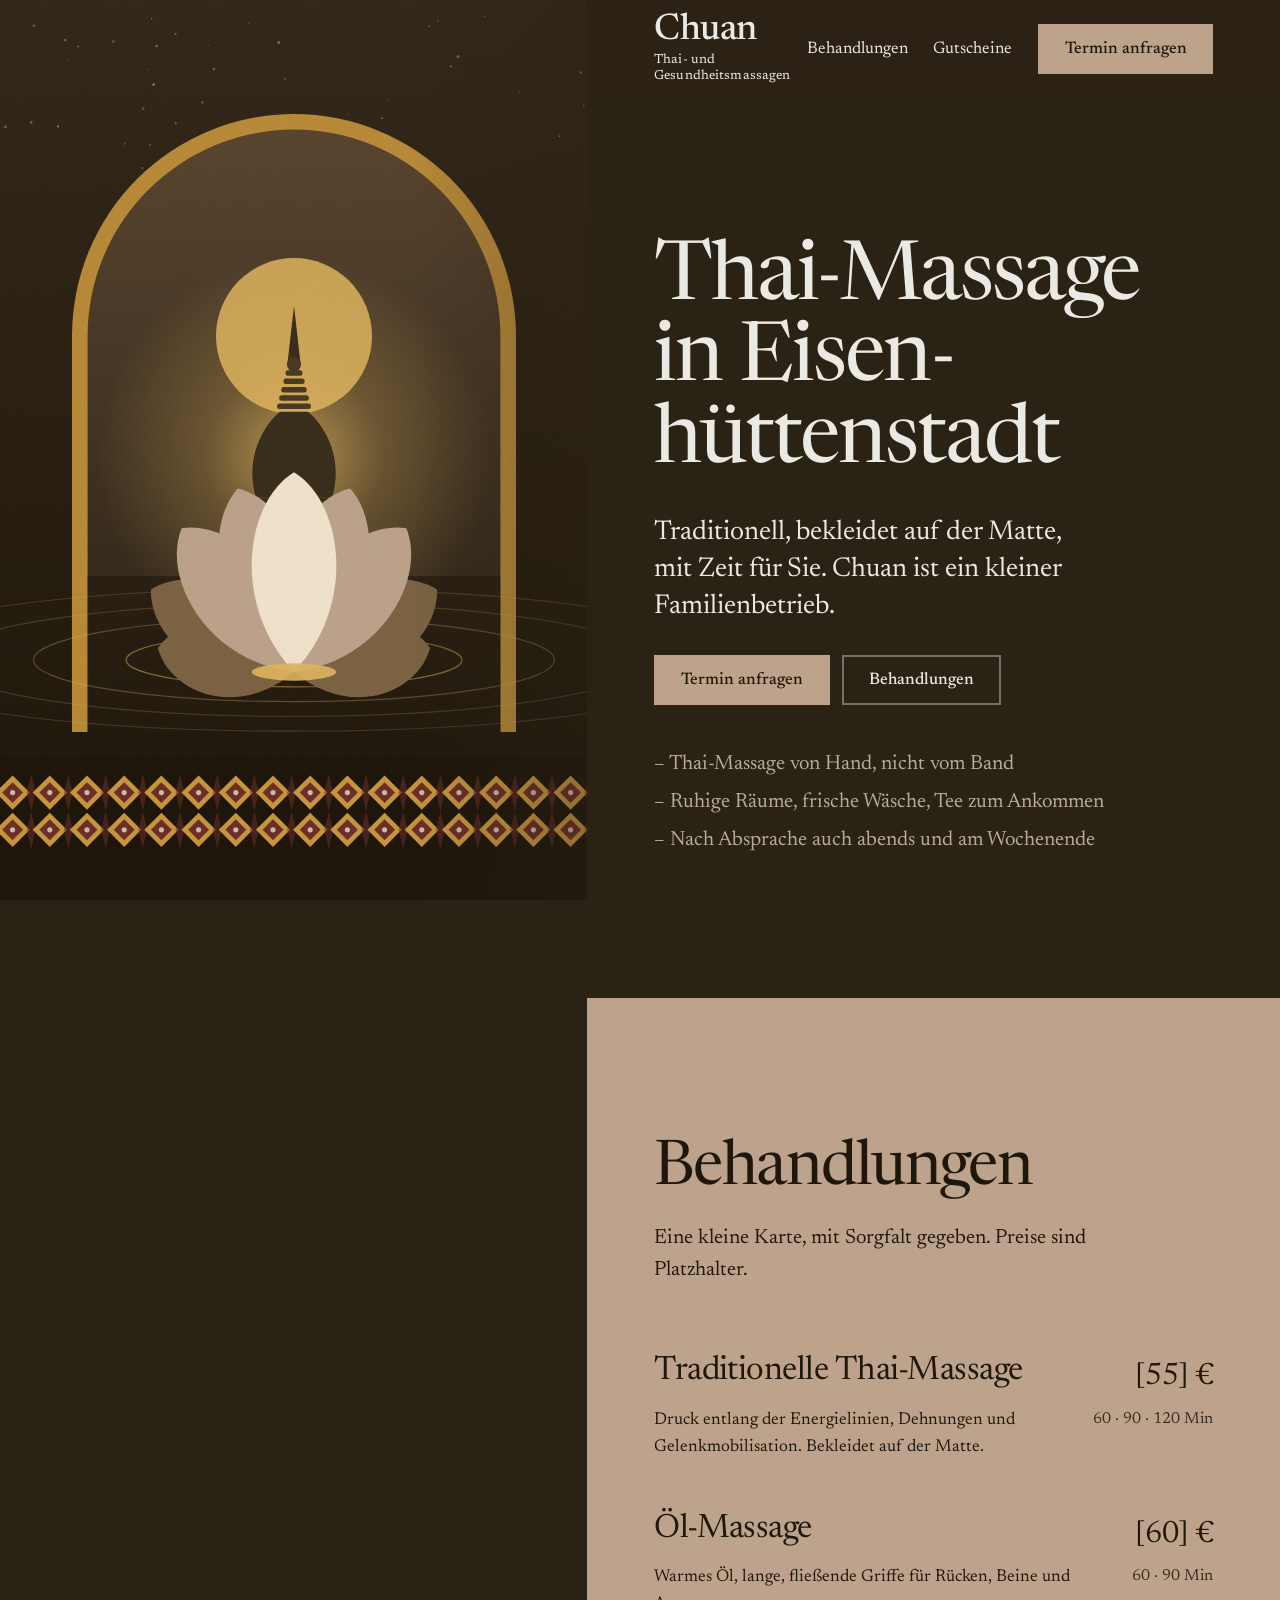
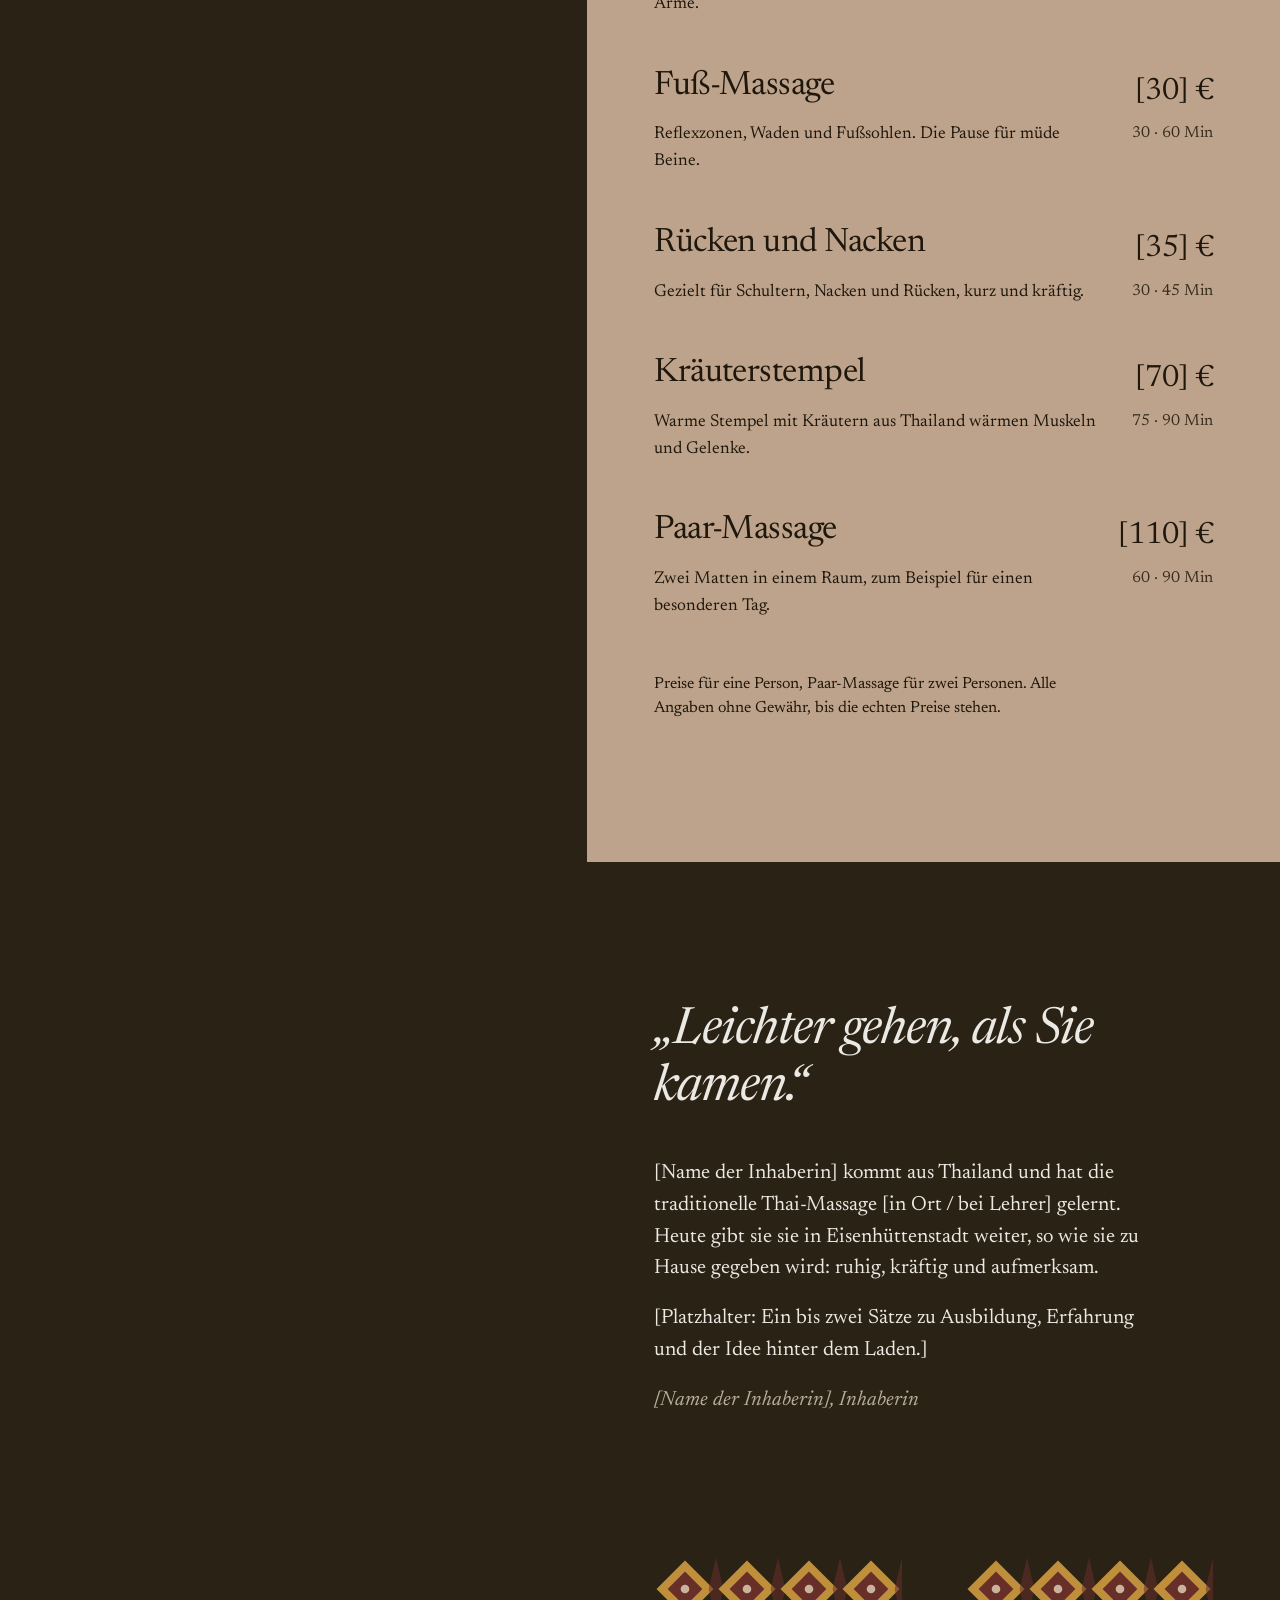
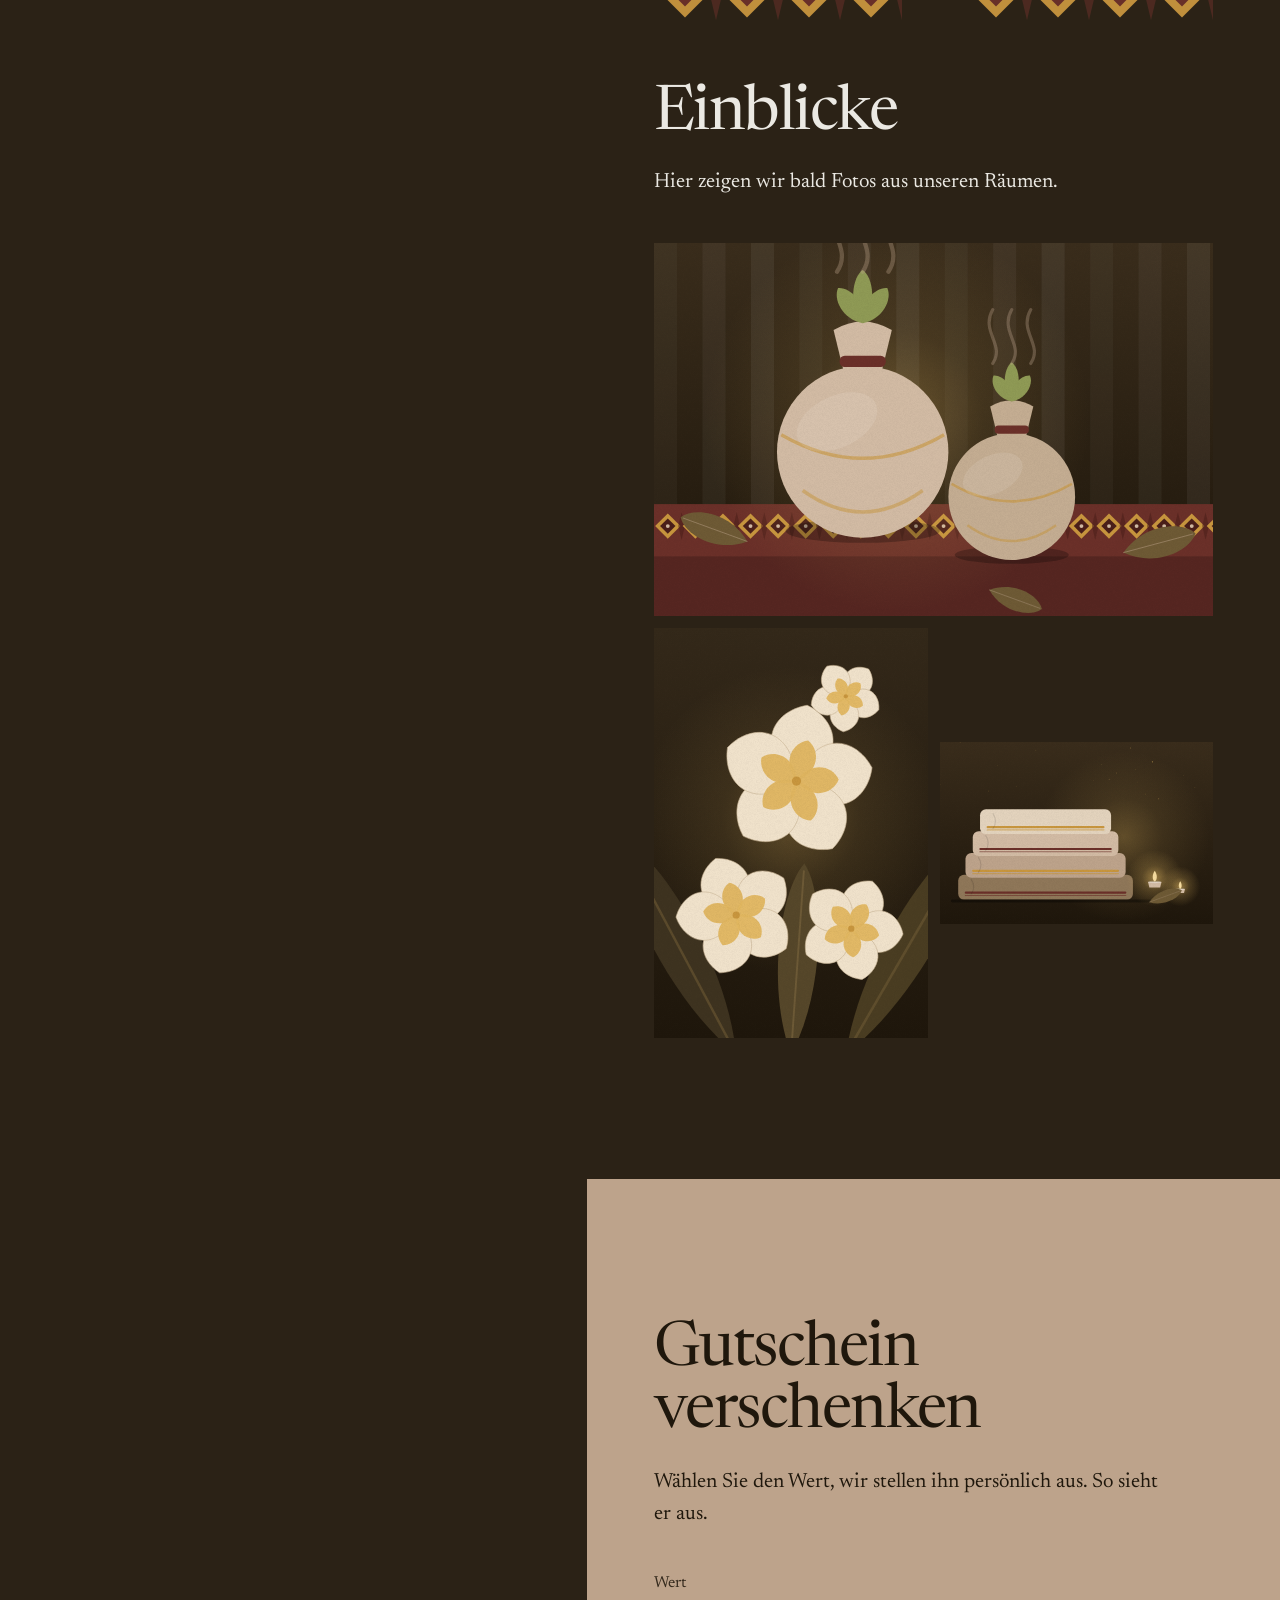
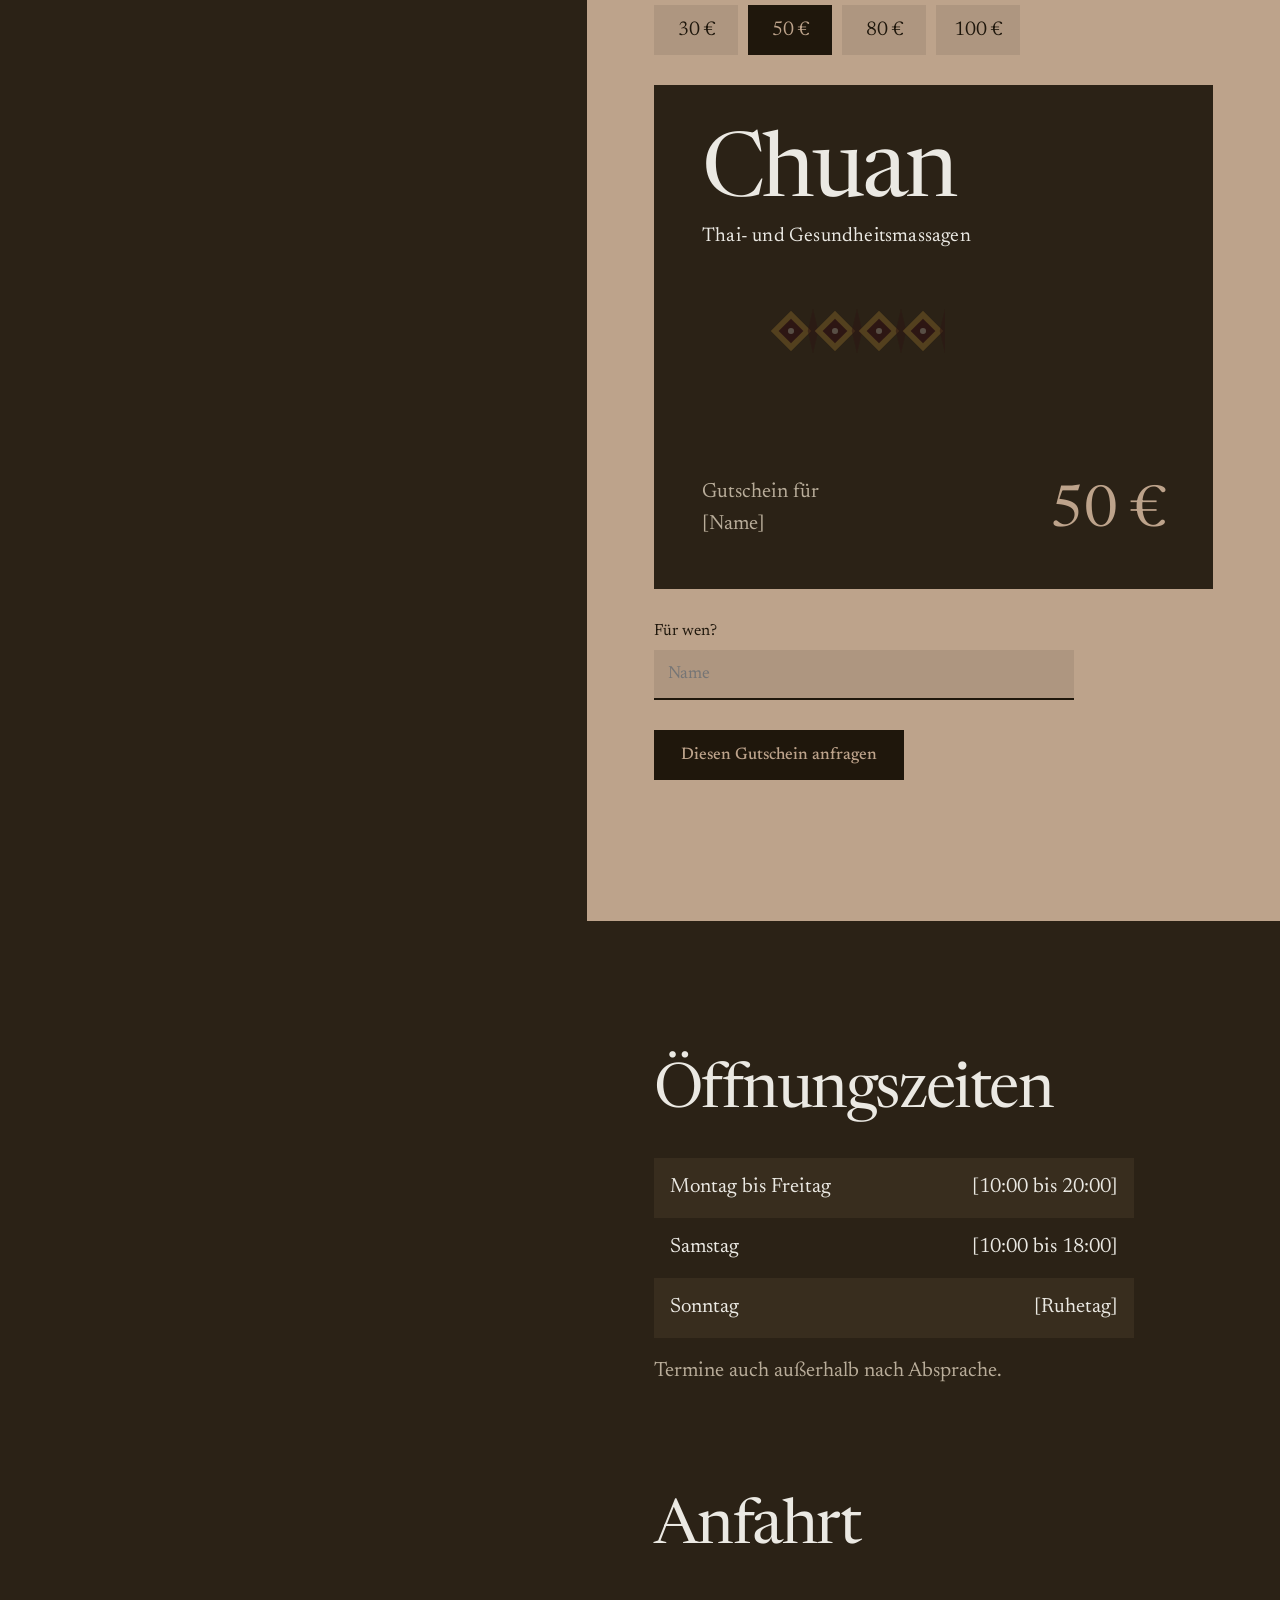
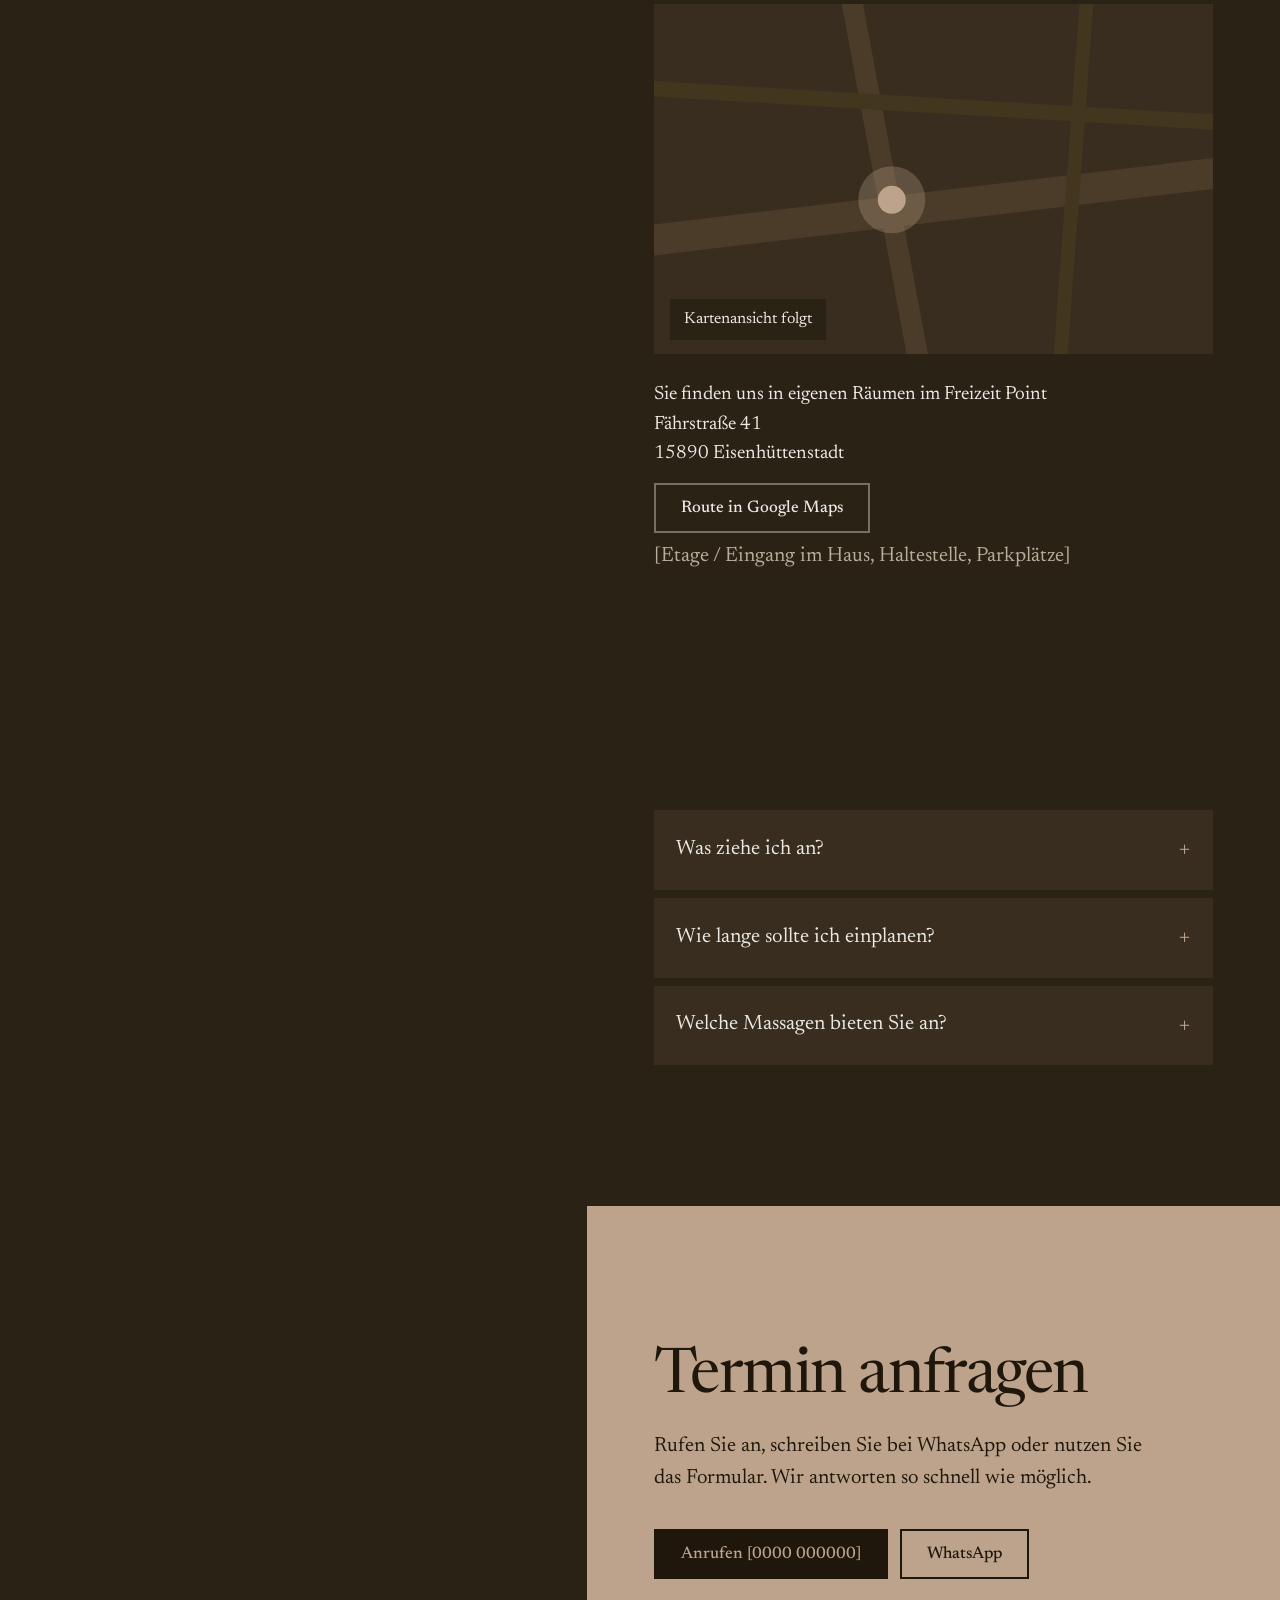
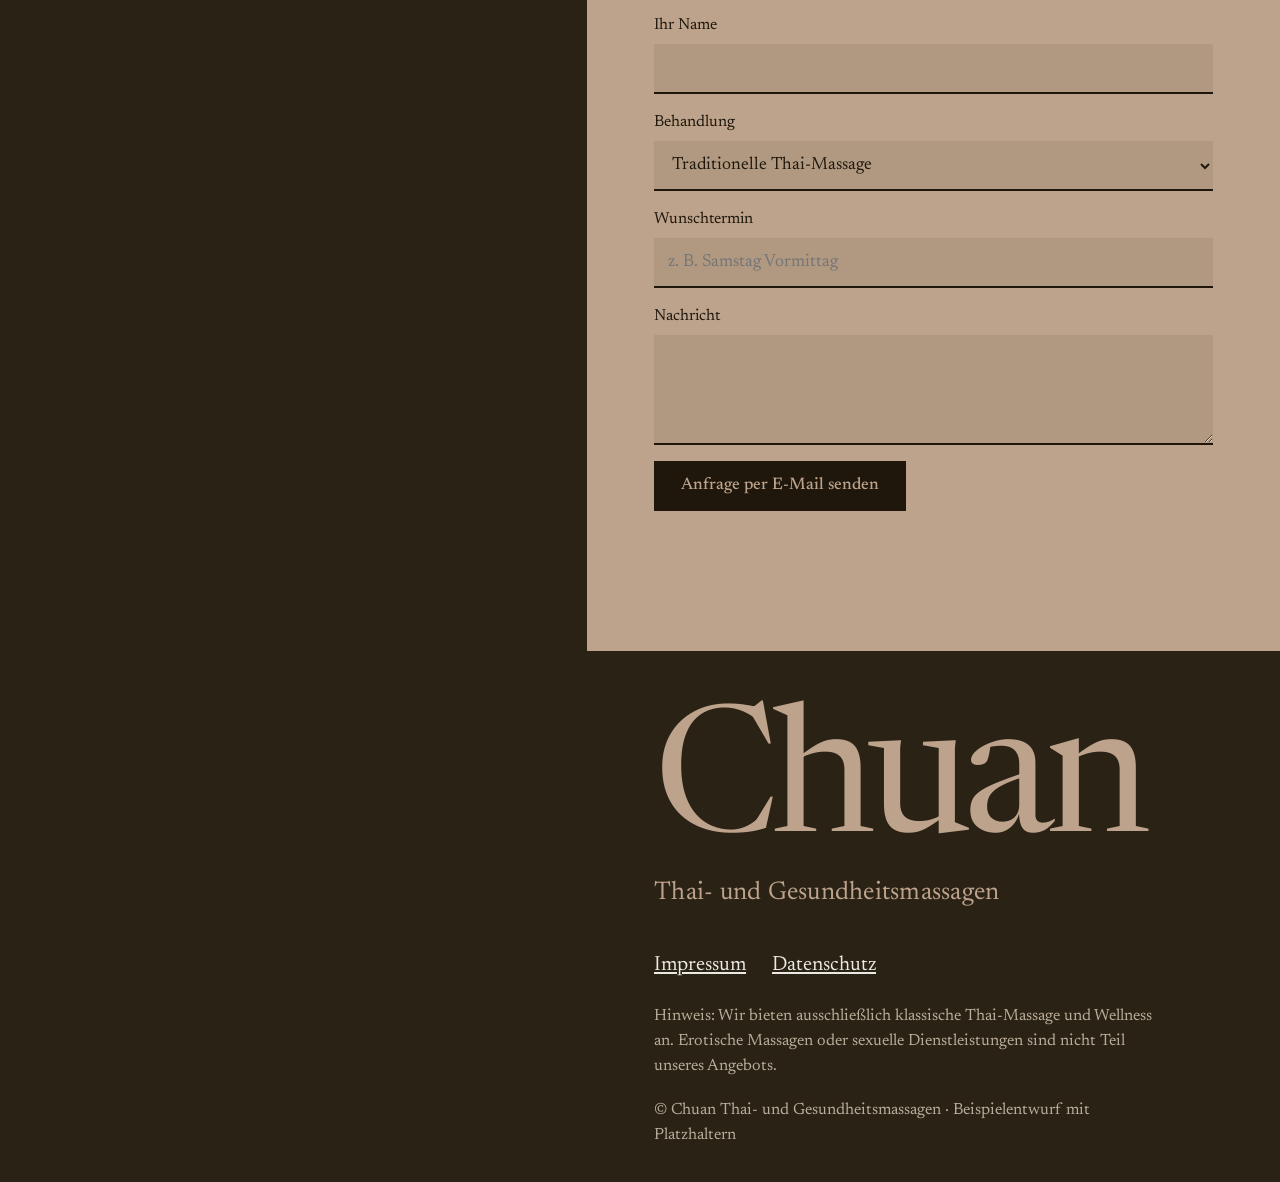
==== beispiel-2/index.html @ c822a7a9 "Chuan Thai- und Gesundheitsmassagen: drei Design-Beispiele mit gezeichneten Platzhaltern" ====
<!doctype html>
<html lang="de">
<head>
<meta charset="utf-8">
<meta name="viewport" content="width=device-width, initial-scale=1">
<title>Chuan Thai- und Gesundheitsmassagen – Traditionelle Thai-Massage in Eisenhüttenstadt</title>
<meta name="description" content="Traditionelle Thai-Massage in Eisenhüttenstadt: Thai-Massage, Öl-Massage, Fußmassage, Kräuterstempel und Paar-Massage. Handwerk aus Thailand, ruhige Räume. Termin anfragen.">
<meta name="theme-color" content="#2b2216">
<link rel="icon" href="data:image/svg+xml,%3Csvg xmlns='http://www.w3.org/2000/svg' viewBox='0 0 64 64'%3E%3Crect width='64' height='64' fill='%232b2216'/%3E%3Cpath d='M32 12 48 34H16z M32 52 16 34h32z' fill='%23bda38b'/%3E%3C/svg%3E">
<link rel="stylesheet" href="../schriften/newsreader.css">
<!-- LADENNAME: „Chuan Thai- und Gesundheitsmassagen“, Kurzform „Chuan“. Zentral in den Konstanten LADENNAME/LADENVOLL ganz unten im Skript, dazu <title> und die Wortmarken (Kopfzeile, Gutschein, Fußzeile). -->
<style>
:root{
  --bg:#2b2216; --surface:#382d1e; --ink:#ebe9e3; --muted:#b9ad9a;
  --tan:#bda38b; --tan-ink:#1f170c; --tan-soft:#c9b29b;
  --cp:clamp(24px,5.2vw,76px);
  --f:'Newsreader',Georgia,'Times New Roman',serif;
  --ease:cubic-bezier(.2,.7,.2,1);
}
*{box-sizing:border-box;margin:0;padding:0}
html{scroll-behavior:smooth;-webkit-text-size-adjust:100%}
body{background:var(--bg);color:var(--ink);font:400 clamp(1.125rem,1.05rem + .3vw,1.3rem)/1.55 var(--f);overflow-x:hidden}
img{display:block;max-width:100%;height:auto}
a{color:inherit}
:focus-visible{outline:3px solid var(--tan);outline-offset:3px}
::selection{background:var(--tan);color:var(--tan-ink)}
.sr{position:absolute;width:1px;height:1px;overflow:hidden;clip:rect(0 0 0 0);white-space:nowrap}
h1,h2,h3{text-wrap:balance;font-weight:400;letter-spacing:-.025em;line-height:1}
h1{font-size:clamp(3rem,1.6rem + 4.4vw,5.6rem);max-width:12ch}
h2{font-size:clamp(2.3rem,1.5rem + 3vw,4rem);max-width:14ch}
p{max-width:46ch}
.col section{padding:clamp(84px,11vw,150px) var(--cp)}
.col .field{background:var(--tan);color:var(--tan-ink)}
.col .field ::selection{background:var(--tan-ink);color:var(--tan)}
.col .field :focus-visible{outline-color:var(--tan-ink)}

/* Webborte (eigene Grafik) */
.orn{height:62px;background:url(bilder/ornament.svg) space no-repeat left center/auto 62px;opacity:.95}
.col .orn{margin:0 var(--cp) clamp(44px,5vw,76px)}
.field .orn{filter:brightness(.45) saturate(.9)}
.voucher .orn{display:block;height:44px;background-size:auto 44px;opacity:.9}
@keyframes rise{from{opacity:0;transform:translateY(.12em)}}
.hero h1{animation:rise 1.3s var(--ease) .1s both}

/* Zwei Spalten */
.split{display:grid;grid-template-columns:1fr}
.stage{position:relative;height:64svh;min-height:380px;background:var(--surface);overflow:hidden}
.stage img{position:absolute;inset:0;width:100%;height:100%;object-fit:cover;opacity:0;transition:opacity 1.4s var(--ease),transform 9s var(--ease);transform:scale(1.07)}
.stage img.on{opacity:1;transform:scale(1)}
.stage img:first-child{opacity:1}
.stage::after{content:"";position:absolute;inset:0;pointer-events:none;background:linear-gradient(90deg,#2b221600 70%,#2b221655)}
@media(min-width:900px){
  .split{grid-template-columns:46fr 54fr}
  .stage{position:sticky;top:0;height:100svh;min-height:0}
  .stage img:first-child:not(.on){opacity:0}
  .mfig{display:none!important}
}

/* Kopf (in der Textspalte) */
header{position:sticky;top:0;z-index:20;display:flex;justify-content:space-between;align-items:center;gap:16px;padding:14px var(--cp);background:#2b2216ee}
.brand{display:flex;flex-direction:column;letter-spacing:-.02em;text-decoration:none;font-weight:500;line-height:1}
.brand .ch{font-size:2.3rem;line-height:.95}
.zu{display:block;font-weight:400;letter-spacing:.01em;line-height:1.25}
.nw{white-space:nowrap}
.brand .zu{font-size:.82rem;margin-top:3px}
nav ul{display:flex;gap:clamp(16px,2vw,32px);list-style:none;align-items:center}
nav a{text-decoration:none;font-size:1.05rem;white-space:nowrap}
nav a:not(.btn){text-decoration:underline;text-decoration-color:transparent;text-underline-offset:.35em;text-decoration-thickness:1.5px;transition:text-decoration-color .3s}
nav a:not(.btn):hover{text-decoration-color:currentColor}
.menu{display:none;background:none;border:0;color:var(--ink);font:500 1.05rem var(--f);min-height:44px;padding:0 4px;cursor:pointer}
@media(max-width:1760px){ nav li:nth-child(2),nav li:nth-child(4){display:none} }
@media(max-width:860px){
  header{position:fixed;inset:0 0 auto 0;background:#2b2216}
  .menu{display:block;position:relative;z-index:30}
  nav ul{position:fixed;inset:0;background:var(--bg);flex-direction:column;justify-content:center;gap:26px;transform:translateY(-100%);transition:transform .5s var(--ease);visibility:hidden}
  nav li:nth-child(2),nav li:nth-child(4){display:list-item}
  nav ul a{font-size:2.1rem}
  nav ul.open{transform:none;visibility:visible}
}
.btn{display:inline-flex;align-items:center;min-height:50px;padding:0 1.6em;background:var(--tan);color:var(--tan-ink);font:500 1.05rem/1 var(--f);text-decoration:none;border:0;cursor:pointer;transition:transform .35s var(--ease),background .35s}
.btn:hover{background:#d2bba4;transform:translateY(-2px)}
.btn:active{transform:none}
.btn.dark{background:var(--tan-ink);color:var(--tan)}
.btn.dark:hover{background:#000}
.btn.ghost{background:transparent;color:var(--ink);box-shadow:inset 0 0 0 2px #ece7db66}
.btn.ghost:hover{background:#ffffff14}

/* Hero in der Spalte */
.hero{min-height:calc(100svh - 74px);display:flex;flex-direction:column;justify-content:center;gap:30px}
@media(max-width:899px){.hero{min-height:0}}
.hero .lead{font-size:clamp(1.3rem,1.1rem + .8vw,1.7rem);line-height:1.35;max-width:30ch}
.hero .cta{display:flex;gap:12px;flex-wrap:wrap}
.hero h1{max-width:13ch}
.facts{display:grid;gap:6px;color:var(--muted);margin-top:14px}
.facts li{list-style:none}
.facts li::before{content:"\2013\00a0"}

/* Behandlungen: die Karte */
.menu-list{display:grid;gap:6px;margin-top:44px}
.item{display:grid;grid-template-columns:1fr auto;gap:6px 24px;padding:22px 22px;margin-inline:-22px;transition:background .35s,transform .45s var(--ease)}
.item:hover{background:#00000014;transform:translateX(6px)}
.item h3{font-size:clamp(1.6rem,1.3rem + 1vw,2.1rem);letter-spacing:-.015em;line-height:1.1}
.item .pr{font-size:clamp(1.5rem,1.2rem + .9vw,2rem);text-align:right;white-space:nowrap}
.item p{grid-column:1/2;font-size:1.08rem}
.item .dur{grid-column:2/3;text-align:right;font-size:1rem;opacity:.85}
.note{margin-top:30px;font-size:1rem;opacity:.85}

/* Über uns */
.about blockquote{font-size:clamp(1.9rem,1.3rem + 2.4vw,3.2rem);line-height:1.12;letter-spacing:-.02em;font-style:italic;max-width:19ch;margin-bottom:40px}
.about p+p{margin-top:18px}
.sign{margin-top:30px;font-style:italic;color:var(--muted)}
.mfig img{width:100%;aspect-ratio:2/3;object-fit:cover}
.mfig{margin-top:36px}

/* Galerie */
.gal{display:grid;grid-template-columns:1fr 1fr;gap:12px;margin-top:44px;align-items:start}
.gal figure{overflow:hidden}
.gal img{width:100%;object-fit:cover;transition:transform 1.2s var(--ease)}
.gal figure:hover img{transform:scale(1.05)}
.gal .t img{aspect-ratio:2/3}.gal .w{grid-column:1/3}.gal .w img{aspect-ratio:3/2}
.gal .o{align-self:center}.gal .o img{aspect-ratio:3/2}

/* Gutschein */
.cfg{display:grid;gap:30px;margin-top:40px}
.vals{display:flex;gap:10px;flex-wrap:wrap;border:0}
.vals legend{font-size:1rem;margin-bottom:10px;opacity:.85}
.vals label{position:relative}
.vals input{position:absolute;opacity:0;inset:0;cursor:pointer}
.vals span{display:inline-flex;min-width:84px;justify-content:center;align-items:center;min-height:50px;padding:0 18px;background:#00000014;font-size:1.25rem;transition:background .3s,color .3s}
.vals input:checked+span{background:var(--tan-ink);color:var(--tan)}
.vals input:focus-visible+span{outline:3px solid var(--tan-ink);outline-offset:3px}
.vals label:hover span{background:#0000002a}
.vals input:checked+span:hover{background:var(--tan-ink)}
.fld{display:grid;gap:6px;font-size:1rem;max-width:420px}
.fld input,.fld select,.fld textarea{font:400 1.1rem var(--f);color:inherit;background:#00000014;border:0;border-bottom:2px solid currentColor;padding:12px 14px;min-height:50px;width:100%;border-radius:0}
.fld textarea{min-height:110px;resize:vertical}
.fld input:focus,.fld select:focus,.fld textarea:focus{outline:none;background:#00000024}
.voucher{background:var(--bg);color:var(--ink);padding:clamp(26px,4vw,48px);display:grid;gap:60px;max-width:560px;transform:rotate(-1.5deg);transition:transform .8s var(--ease)}
.voucher:hover{transform:none}
.voucher .vn{display:block}
.voucher .vn .ch{display:block;font-size:clamp(3.4rem,2.4rem + 4vw,5.6rem);letter-spacing:-.03em;line-height:.95}
.voucher .vn .zu{font-size:clamp(1.05rem,1rem + .3vw,1.3rem);margin-top:6px}
.voucher .vr{display:flex;justify-content:space-between;align-items:end;gap:16px;color:var(--muted)}
.voucher .vr b{font-weight:400;font-size:clamp(2.4rem,2rem + 2vw,3.6rem);color:var(--tan);line-height:1}
.gift{overflow:hidden}

/* Zeiten und Anfahrt */
.hours{width:100%;max-width:480px;border-collapse:collapse;margin-top:34px}
.hours th,.hours td{padding:14px 16px;text-align:left;font-weight:400}
.hours td{text-align:right}
.hours tr:nth-child(odd){background:var(--surface)}
.map{margin-top:44px;aspect-ratio:16/10;max-width:640px;position:relative;background:var(--surface);overflow:hidden}
.map svg{position:absolute;inset:0;width:100%;height:100%}
.map span{position:absolute;left:16px;bottom:14px;background:var(--bg);padding:8px 14px;font-size:1rem}
address{font-style:normal;margin-top:26px;font-size:1.2rem}
.hours-wrap{display:grid;gap:110px}

/* Fragen */
.faq{margin-top:34px;display:grid;gap:8px;max-width:640px}
.faq details{background:var(--surface)}
.faq summary{cursor:pointer;list-style:none;padding:20px 22px;display:flex;justify-content:space-between;gap:20px;min-height:62px;align-items:center;font-size:1.3rem}
.faq summary::-webkit-details-marker{display:none}
.faq summary::after{content:"+";color:var(--tan);font-size:1.6rem;transition:transform .4s var(--ease)}
.faq details[open] summary::after{transform:rotate(45deg)}
.faq details p{padding:0 22px 22px;color:var(--muted)}

/* Kontakt */
.chan{display:flex;gap:12px;flex-wrap:wrap;margin:34px 0}
form{display:grid;gap:16px;margin-top:10px}
form .fld{max-width:none}
.kontakt .fld input,.kontakt .fld select,.kontakt .fld textarea{background:#00000012}
footer{padding:60px var(--cp) 34px;background:var(--bg)}
footer .big{color:var(--tan);margin-bottom:40px}
footer .big .ch{display:block;font-size:clamp(5rem,16vw,11rem);letter-spacing:-.04em;line-height:.9}
footer .big .zu{font-size:clamp(1.15rem,1rem + .8vw,1.6rem);margin-top:8px}
footer ul{list-style:none;display:flex;gap:26px;flex-wrap:wrap;margin-bottom:22px}
footer p{color:var(--muted);font-size:1.02rem;max-width:56ch}

.js [data-r]{opacity:0;transform:translateY(26px)}
.js [data-r].in{opacity:1;transform:none;transition:opacity 1s var(--ease) var(--d,0ms),transform 1s var(--ease) var(--d,0ms)}
@media(prefers-reduced-motion:reduce){
  html{scroll-behavior:auto}
  .js [data-r]{opacity:1;transform:none}
  .stage img{transform:none}
  *{transition-duration:.01ms!important;animation-duration:.01ms!important}
}
</style>
</head>
<body>
<a class="sr" href="#inhalt">Zum Inhalt springen</a>
<div class="split">
  <div class="stage" aria-hidden="true" id="stage">
    <img src="bilder/buehne-lotus.svg" width="1000" height="1500" alt="" fetchpriority="high">
    <img src="bilder/orchidee.svg" width="1000" height="1500" alt="">
    <img src="bilder/opferschale.svg" width="1000" height="1500" alt="">
    <img src="bilder/chedi.svg" width="1000" height="1500" alt="">
  </div>

  <div class="col">
    <header>
      <a class="brand" href="#" aria-label="Chuan Thai- und Gesundheitsmassagen"><span class="ch" data-name>Chuan</span><span class="zu"><span class="nw">Thai- und</span> <span class="nw">Gesundheitsmassagen</span></span></a>
      <nav aria-label="Hauptmenü">
        <button class="menu" aria-expanded="false" aria-controls="nav-liste">Menü</button>
        <ul id="nav-liste">
          <li><a href="#behandlungen">Behandlungen</a></li>
          <li><a href="#ueber-uns">Über uns</a></li>
          <li><a href="#gutscheine">Gutscheine</a></li>
          <li><a href="#anfahrt">Anfahrt</a></li>
          <li><a class="btn" href="#kontakt">Termin anfragen</a></li>
        </ul>
      </nav>
    </header>

    <main id="inhalt">
      <section class="hero" data-img="0" aria-labelledby="titel">
        <h1 id="titel" data-r>Thai-Massage in Eisen&shy;hütten&shy;stadt</h1>
        <p class="lead" data-r style="--d:80ms">Traditionell, bekleidet auf der Matte, mit Zeit für Sie. <span data-name>Chuan</span> ist ein kleiner Familienbetrieb.</p>
        <div class="cta" data-r style="--d:160ms">
          <a class="btn" href="#kontakt">Termin anfragen</a>
          <a class="btn ghost" href="#behandlungen">Behandlungen</a>
        </div>
        <ul class="facts" data-r style="--d:220ms">
          <li>Thai-Massage von Hand, nicht vom Band</li>
          <li>Ruhige Räume, frische Wäsche, Tee zum Ankommen</li>
          <li>Nach Absprache auch abends und am Wochenende</li>
        </ul>
      </section>

      <section class="field" id="behandlungen" data-img="1" aria-labelledby="h-beh">
        <h2 id="h-beh" data-r>Behandlungen</h2>
        <p data-r style="margin-top:22px">Eine kleine Karte, mit Sorgfalt gegeben. Preise sind Platzhalter.</p>
        <div class="menu-list">
          <div class="item" data-r><h3>Traditionelle Thai-Massage</h3><span class="pr">[55] €</span><p>Druck entlang der Energielinien, Dehnungen und Gelenkmobilisation. Bekleidet auf der Matte.</p><span class="dur">60 · 90 · 120 Min</span></div>
          <div class="item" data-r><h3>Öl-Massage</h3><span class="pr">[60] €</span><p>Warmes Öl, lange, fließende Griffe für Rücken, Beine und Arme.</p><span class="dur">60 · 90 Min</span></div>
          <div class="item" data-r><h3>Fuß-Massage</h3><span class="pr">[30] €</span><p>Reflexzonen, Waden und Fußsohlen. Die Pause für müde Beine.</p><span class="dur">30 · 60 Min</span></div>
          <div class="item" data-r><h3>Rücken und Nacken</h3><span class="pr">[35] €</span><p>Gezielt für Schultern, Nacken und Rücken, kurz und kräftig.</p><span class="dur">30 · 45 Min</span></div>
          <div class="item" data-r><h3>Kräuterstempel</h3><span class="pr">[70] €</span><p>Warme Stempel mit Kräutern aus Thailand wärmen Muskeln und Gelenke.</p><span class="dur">75 · 90 Min</span></div>
          <div class="item" data-r><h3>Paar-Massage</h3><span class="pr">[110] €</span><p>Zwei Matten in einem Raum, zum Beispiel für einen besonderen Tag.</p><span class="dur">60 · 90 Min</span></div>
        </div>
        <p class="note" data-r>Preise für eine Person, Paar-Massage für zwei Personen. Alle Angaben ohne Gewähr, bis die echten Preise stehen.</p>
      </section>

      <section class="about" id="ueber-uns" data-img="2" aria-labelledby="h-ueber">
        <h2 id="h-ueber" class="sr">Über uns</h2>
        <blockquote data-r>„Leichter gehen, als Sie kamen.“</blockquote>
        <p data-r>[Name der Inhaberin] kommt aus Thailand und hat die traditionelle Thai-Massage [in Ort / bei Lehrer] gelernt. Heute gibt sie sie in Eisenhüttenstadt weiter, so wie sie zu Hause gegeben wird: ruhig, kräftig und aufmerksam.</p>
        <p data-r>[Platzhalter: Ein bis zwei Sätze zu Ausbildung, Erfahrung und der Idee hinter dem Laden.]</p>
        <p class="sign" data-r>[Name der Inhaberin], Inhaberin</p>
        <figure class="mfig" data-r><img src="bilder/opferschale.svg" width="1000" height="1500" loading="lazy" alt="Gezeichnete goldene Opferschale mit Ringelblumen"></figure>
      </section>

      <div class="orn" aria-hidden="true"></div>
      <section id="galerie" data-img="3" aria-labelledby="h-gal" style="padding-top:0">
        <h2 id="h-gal" data-r>Einblicke</h2>
        <p data-r style="margin-top:20px">Hier zeigen wir bald Fotos aus unseren Räumen.</p>
        <div class="gal">
          <figure class="w" data-r><img src="bilder/kraeuterstempel.svg" width="1500" height="1000" loading="lazy" alt="Gezeichnete Kräuterstempel auf rotem Tuch mit Webborte"></figure>
          <figure class="t" data-r><img src="bilder/frangipani.svg" width="1000" height="1500" loading="lazy" alt="Gezeichnete Frangipani-Blüten zwischen dunklen Blättern"></figure>
          <figure class="o" data-r style="--d:100ms"><img src="bilder/tuecher.svg" width="1500" height="1000" loading="lazy" alt="Gezeichnete gefaltete Handtücher mit Teelicht"></figure>
        </div>
      </section>

      <section class="field gift" id="gutscheine" data-img="1" aria-labelledby="h-gut">
        <h2 id="h-gut" data-r>Gutschein verschenken</h2>
        <p data-r style="margin-top:22px">Wählen Sie den Wert, wir stellen ihn persönlich aus. So sieht er aus.</p>
        <div class="cfg">
          <fieldset class="vals" data-r>
            <legend>Wert</legend>
            <label><input type="radio" name="wert" value="30"><span>30 €</span></label>
            <label><input type="radio" name="wert" value="50" checked><span>50 €</span></label>
            <label><input type="radio" name="wert" value="80"><span>80 €</span></label>
            <label><input type="radio" name="wert" value="100"><span>100 €</span></label>
          </fieldset>
          <div class="voucher" data-r aria-live="polite">
            <span class="vn"><span class="ch" data-name>Chuan</span><span class="zu"><span class="nw">Thai- und</span> <span class="nw">Gesundheitsmassagen</span></span></span>
            <span class="orn" aria-hidden="true"></span>
            <span class="vr"><span>Gutschein für<br><span id="vfuer">[Name]</span></span><b id="vwert">50 €</b></span>
          </div>
          <label class="fld" data-r>Für wen?<input id="fuer" type="text" placeholder="Name" autocomplete="off"></label>
          <div data-r><a class="btn dark" id="gutlink" href="#kontakt">Diesen Gutschein anfragen</a></div>
        </div>
      </section>

      <section id="zeiten" data-img="2" aria-labelledby="h-zeiten">
        <div class="hours-wrap">
          <div>
            <h2 id="h-zeiten" data-r>Öffnungszeiten</h2>
            <table class="hours" data-r>
              <caption class="sr">Öffnungszeiten</caption>
              <tbody>
                <tr><th scope="row">Montag bis Freitag</th><td>[10:00 bis 20:00]</td></tr>
                <tr><th scope="row">Samstag</th><td>[10:00 bis 18:00]</td></tr>
                <tr><th scope="row">Sonntag</th><td>[Ruhetag]</td></tr>
              </tbody>
            </table>
            <p style="margin-top:18px;color:var(--muted)" data-r>Termine auch außerhalb nach Absprache.</p>
          </div>
          <div id="anfahrt">
            <h2 data-r>Anfahrt</h2>
            <div class="map" role="img" aria-label="Platzhalter für eine Karte" data-r>
              <svg viewBox="0 0 400 250" preserveAspectRatio="xMidYMid slice" aria-hidden="true"><rect width="400" height="250" fill="#382d1e"/><path d="M-10 170 L410 120" stroke="#4a3c28" stroke-width="22"/><path d="M140 -10 L190 260" stroke="#4a3c28" stroke-width="15"/><path d="M-10 60 L410 85" stroke="#43361f" stroke-width="11"/><path d="M310 -10 L290 260" stroke="#43361f" stroke-width="10"/><circle cx="170" cy="140" r="24" fill="#bda38b" opacity=".3"/><circle cx="170" cy="140" r="10" fill="#bda38b"/></svg>
              <span>Kartenansicht folgt</span>
            </div>
            <address data-r>Sie finden uns in eigenen Räumen im Freizeit Point<br>Fährstraße 41<br>15890 Eisenhüttenstadt</address>
      <p style="margin-top:14px"><a class="btn ghost" href="https://maps.app.goo.gl/QRPTqpLe9PgMzVeg9" target="_blank" rel="noopener">Route in Google Maps</a></p>
            <p style="color:var(--muted);margin-top:8px" data-r>[Etage / Eingang im Haus, Haltestelle, Parkplätze]</p>
          </div>
        </div>
      </section>

      <section data-img="3" aria-labelledby="h-faq" style="padding-top:0">
        <h2 id="h-faq" data-r>Gut zu wissen</h2>
        <div class="faq" data-r>
          <details><summary>Was ziehe ich an?</summary><p>Bequeme, weite Kleidung. Die Thai-Massage wird bekleidet gegeben, auf Wunsch stellen wir Kleidung.</p></details>
          <details><summary>Wie lange sollte ich einplanen?</summary><p>Für die klassische Thai-Massage empfehlen wir mindestens 60 Minuten, plus ein paar Minuten zum Ankommen.</p></details>
          <details><summary>Welche Massagen bieten Sie an?</summary><p>Ausschließlich klassische Thai-Massage und Wellness-Behandlungen. Erotische Massagen oder sexuelle Dienstleistungen gehören nicht zu unserem Angebot.</p></details>
        </div>
      </section>

      <section class="field kontakt" id="kontakt" data-img="0" aria-labelledby="h-kontakt">
        <h2 id="h-kontakt" data-r>Termin anfragen</h2>
        <p data-r style="margin-top:22px">Rufen Sie an, schreiben Sie bei WhatsApp oder nutzen Sie das Formular. Wir antworten so schnell wie möglich.</p>
        <div class="chan" data-r>
          <a class="btn dark" href="tel:+490000000000">Anrufen [0000 000000]</a>
          <a class="btn ghost" style="color:var(--tan-ink);box-shadow:inset 0 0 0 2px var(--tan-ink)" href="https://wa.me/490000000000" rel="noopener">WhatsApp</a>
        </div>
        <form id="form" data-r>
          <label class="fld">Ihr Name<input name="name" autocomplete="name" required></label>
          <label class="fld">Behandlung
            <select name="beh" id="beh"><option>Traditionelle Thai-Massage</option><option>Öl-Massage</option><option>Fuß-Massage</option><option>Rücken und Nacken</option><option>Kräuterstempel</option><option>Paar-Massage</option><option>Gutschein</option></select>
          </label>
          <label class="fld">Wunschtermin<input name="termin" placeholder="z. B. Samstag Vormittag"></label>
          <label class="fld">Nachricht<textarea name="msg" id="msg"></textarea></label>
          <div><button class="btn dark" type="submit">Anfrage per E-Mail senden</button></div>
        </form>
      </section>
    </main>

    <footer>
      <div class="big" aria-hidden="true"><span class="ch" data-name>Chuan</span><span class="zu"><span class="nw">Thai- und</span> <span class="nw">Gesundheitsmassagen</span></span></div>
      <ul><li><a href="#" title="Platzhalter">Impressum</a></li><li><a href="#" title="Platzhalter">Datenschutz</a></li></ul>
      <p>Hinweis: Wir bieten ausschließlich klassische Thai-Massage und Wellness an. Erotische Massagen oder sexuelle Dienstleistungen sind nicht Teil unseres Angebots.</p>
      <p style="margin-top:18px">© <span data-name>Chuan</span> Thai- und Gesundheitsmassagen · Beispielentwurf mit Platzhaltern</p>
    </footer>
  </div>
</div>

<script>
(function(){
  var LADENNAME = 'Chuan';      /* Kurzform für Fließtext; der volle Name steht in LADENVOLL */      /* HIER den Ladennamen ersetzen */
  var LADENVOLL = 'Chuan Thai- und Gesundheitsmassagen';  /* voller Name, Schreibweise genau so */
  var MAIL = 'info@example.org';     /* Platzhalter-Adresse */
  var d = document;
  d.documentElement.classList.add('js');
  d.querySelectorAll('[data-name]').forEach(function(n){ n.textContent = LADENNAME; });
  d.title = LADENVOLL + ' – Traditionelle Thai-Massage in Eisenhüttenstadt';

  var btn = d.querySelector('.menu'), ul = d.getElementById('nav-liste');
  btn.addEventListener('click', function(){ var o = ul.classList.toggle('open'); btn.setAttribute('aria-expanded', o); btn.textContent = o ? 'Schließen' : 'Menü'; });
  ul.addEventListener('click', function(e){ if(e.target.closest('a')){ ul.classList.remove('open'); btn.setAttribute('aria-expanded', false); btn.textContent='Menü'; } });

  var els = d.querySelectorAll('[data-r]');
  if('IntersectionObserver' in window){
    var io = new IntersectionObserver(function(es){ es.forEach(function(e){ if(e.isIntersecting){ e.target.classList.add('in'); io.unobserve(e.target); } }); }, {threshold:.1, rootMargin:'0px 0px -6% 0px'});
    els.forEach(function(e){ io.observe(e); });
  } else els.forEach(function(e){ e.classList.add('in'); });

  /* Bühne: das Bild links wechselt mit dem Abschnitt rechts */
  var imgs = d.querySelectorAll('#stage img');
  var secs = d.querySelectorAll('[data-img]');
  function show(i){ imgs.forEach(function(im, k){ im.classList.toggle('on', k === i); }); }
  show(0);
  if('IntersectionObserver' in window && matchMedia('(min-width:900px)').matches){
    var so = new IntersectionObserver(function(es){ es.forEach(function(e){ if(e.isIntersecting) show(+e.target.dataset.img); }); }, {rootMargin:'-45% 0px -45% 0px'});
    secs.forEach(function(s){ so.observe(s); });
  }

  /* Gutschein live */
  var wert = '50', fuer = d.getElementById('fuer');
  function upd(){
    d.getElementById('vwert').textContent = wert + ' €';
    d.getElementById('vfuer').textContent = fuer.value.trim() || '[Name]';
  }
  d.querySelectorAll('input[name=wert]').forEach(function(r){ r.addEventListener('change', function(){ wert = r.value; upd(); }); });
  fuer.addEventListener('input', upd);
  d.getElementById('gutlink').addEventListener('click', function(){
    d.getElementById('beh').value = 'Gutschein';
    d.getElementById('msg').value = 'Gutschein über ' + wert + ' €' + (fuer.value.trim() ? ' für ' + fuer.value.trim() : '') + '.';
  });

  d.getElementById('form').addEventListener('submit', function(e){
    e.preventDefault(); var f = e.target;
    var body = 'Name: '+f.name.value+'\nBehandlung: '+f.beh.value+'\nWunschtermin: '+f.termin.value+'\n\n'+f.msg.value;
    location.href = 'mailto:'+MAIL+'?subject='+encodeURIComponent('Terminanfrage '+LADENVOLL)+'&body='+encodeURIComponent(body);
  });
})();
</script>
</body>
</html>
---- schriften/newsreader.css ----
@font-face {
  font-family: 'Newsreader';
  font-style: italic;
  font-weight: 300 500;
  font-display: swap;
  src: url('../schriften/newsreader-italic.woff2') format('woff2');
  unicode-range: U+0000-00FF, U+0131, U+0152-0153, U+02BB-02BC, U+02C6, U+02DA, U+02DC, U+0304, U+0308, U+0329, U+2000-206F, U+20AC, U+2122, U+2191, U+2193, U+2212, U+2215, U+FEFF, U+FFFD;
}
@font-face {
  font-family: 'Newsreader';
  font-style: normal;
  font-weight: 300 600;
  font-display: swap;
  src: url('../schriften/newsreader-normal.woff2') format('woff2');
  unicode-range: U+0000-00FF, U+0131, U+0152-0153, U+02BB-02BC, U+02C6, U+02DA, U+02DC, U+0304, U+0308, U+0329, U+2000-206F, U+20AC, U+2122, U+2191, U+2193, U+2212, U+2215, U+FEFF, U+FFFD;
}
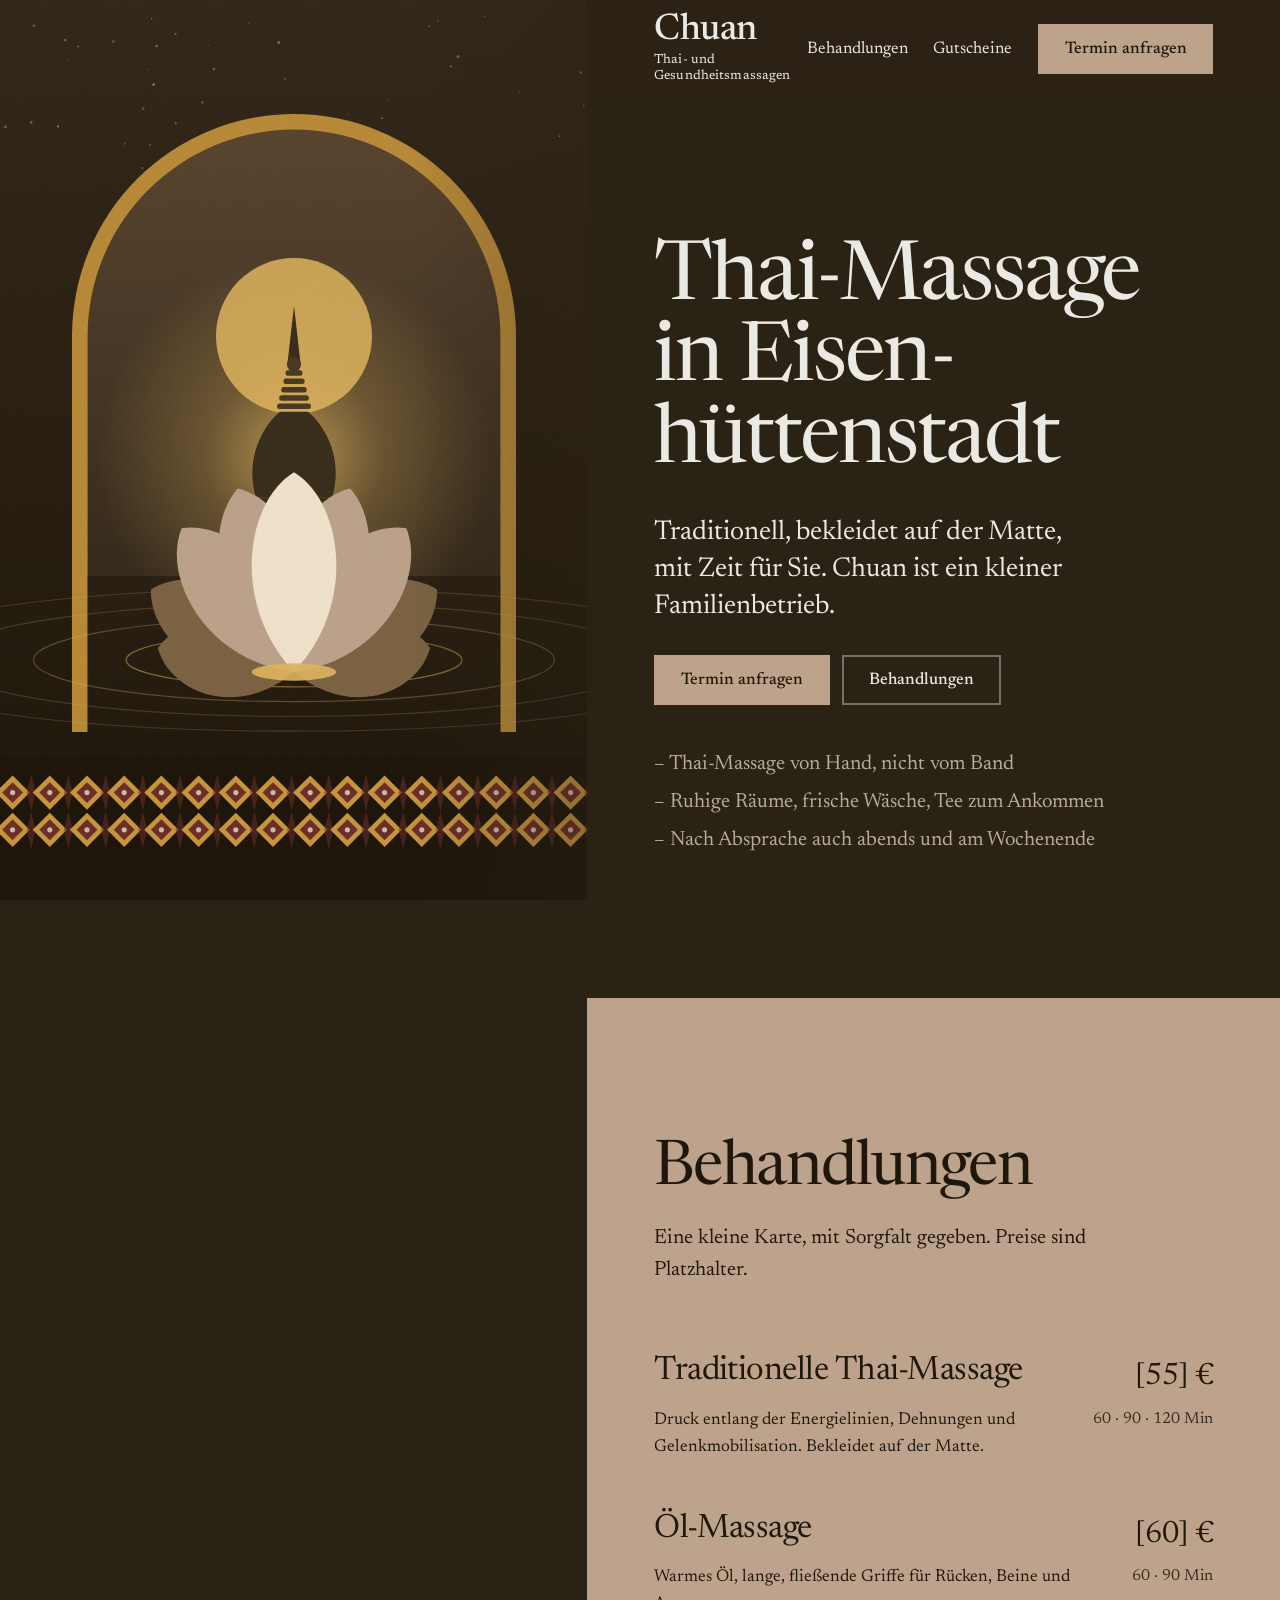
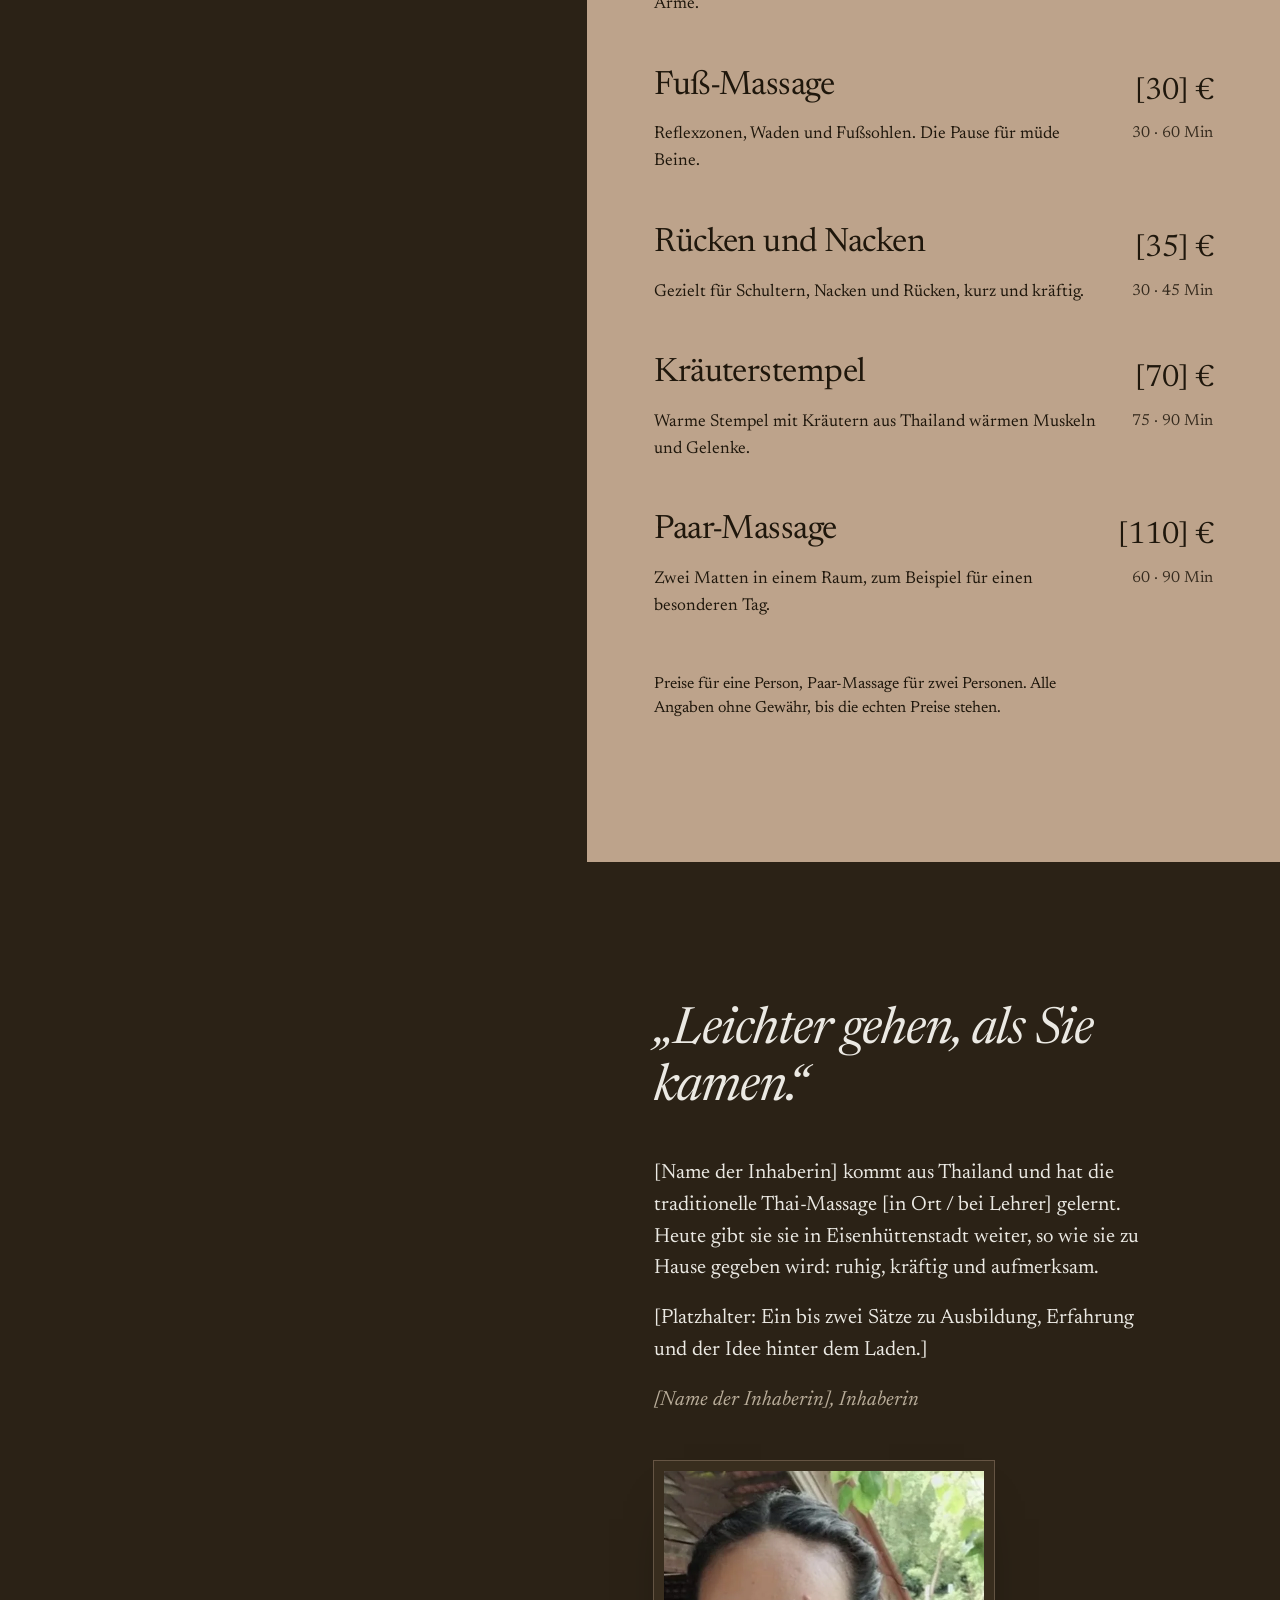
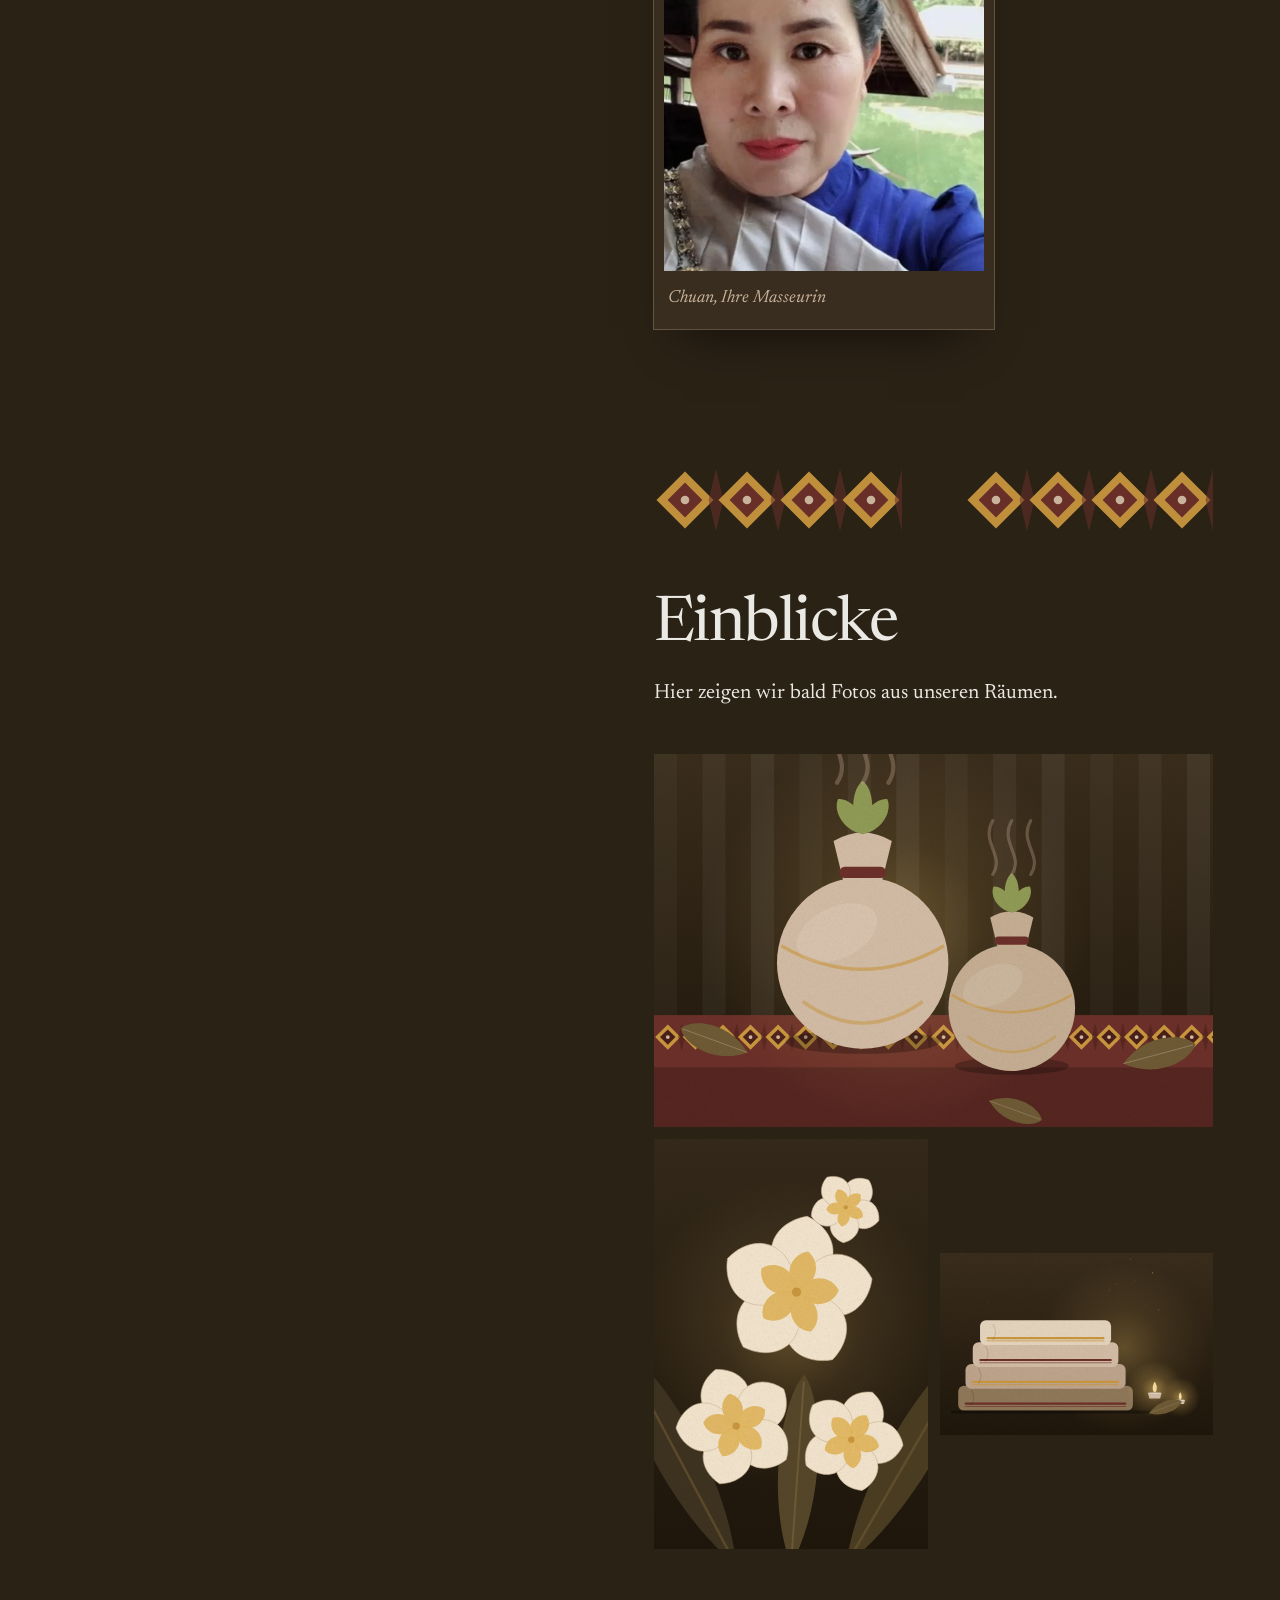
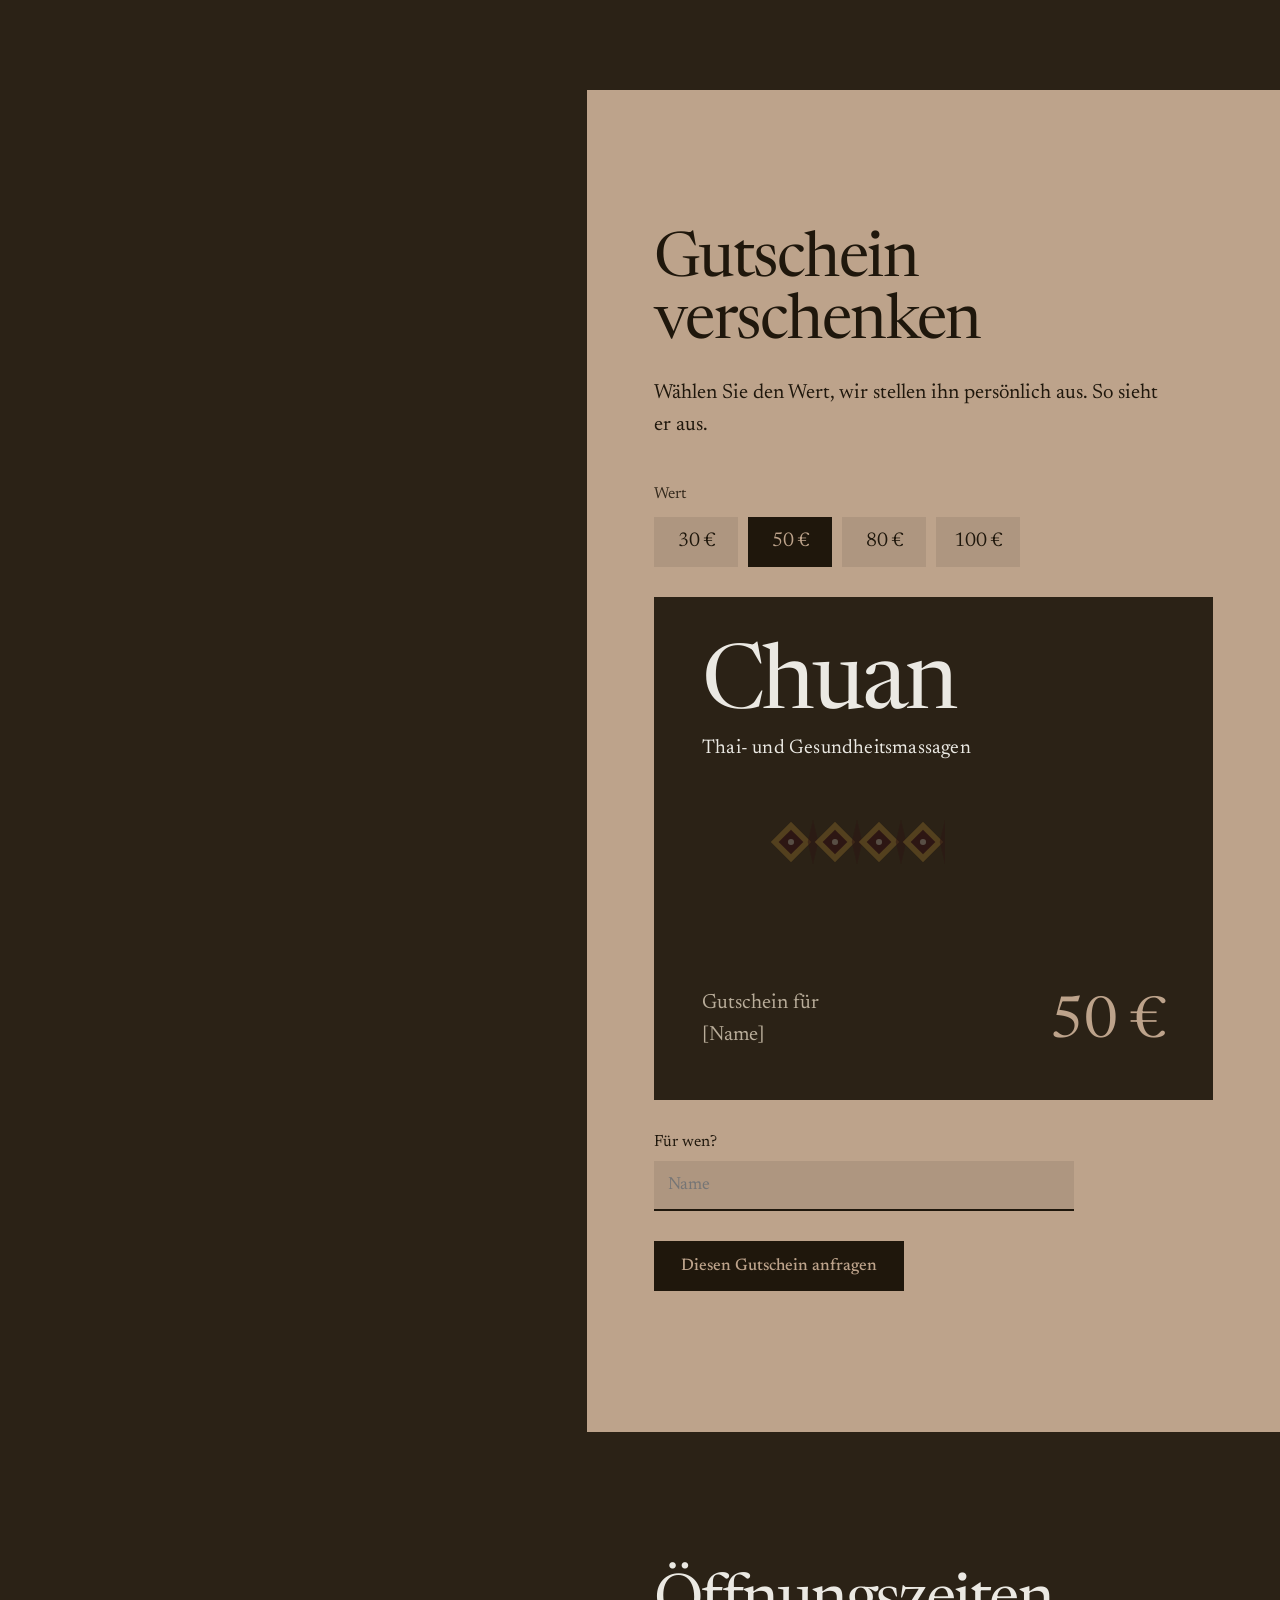
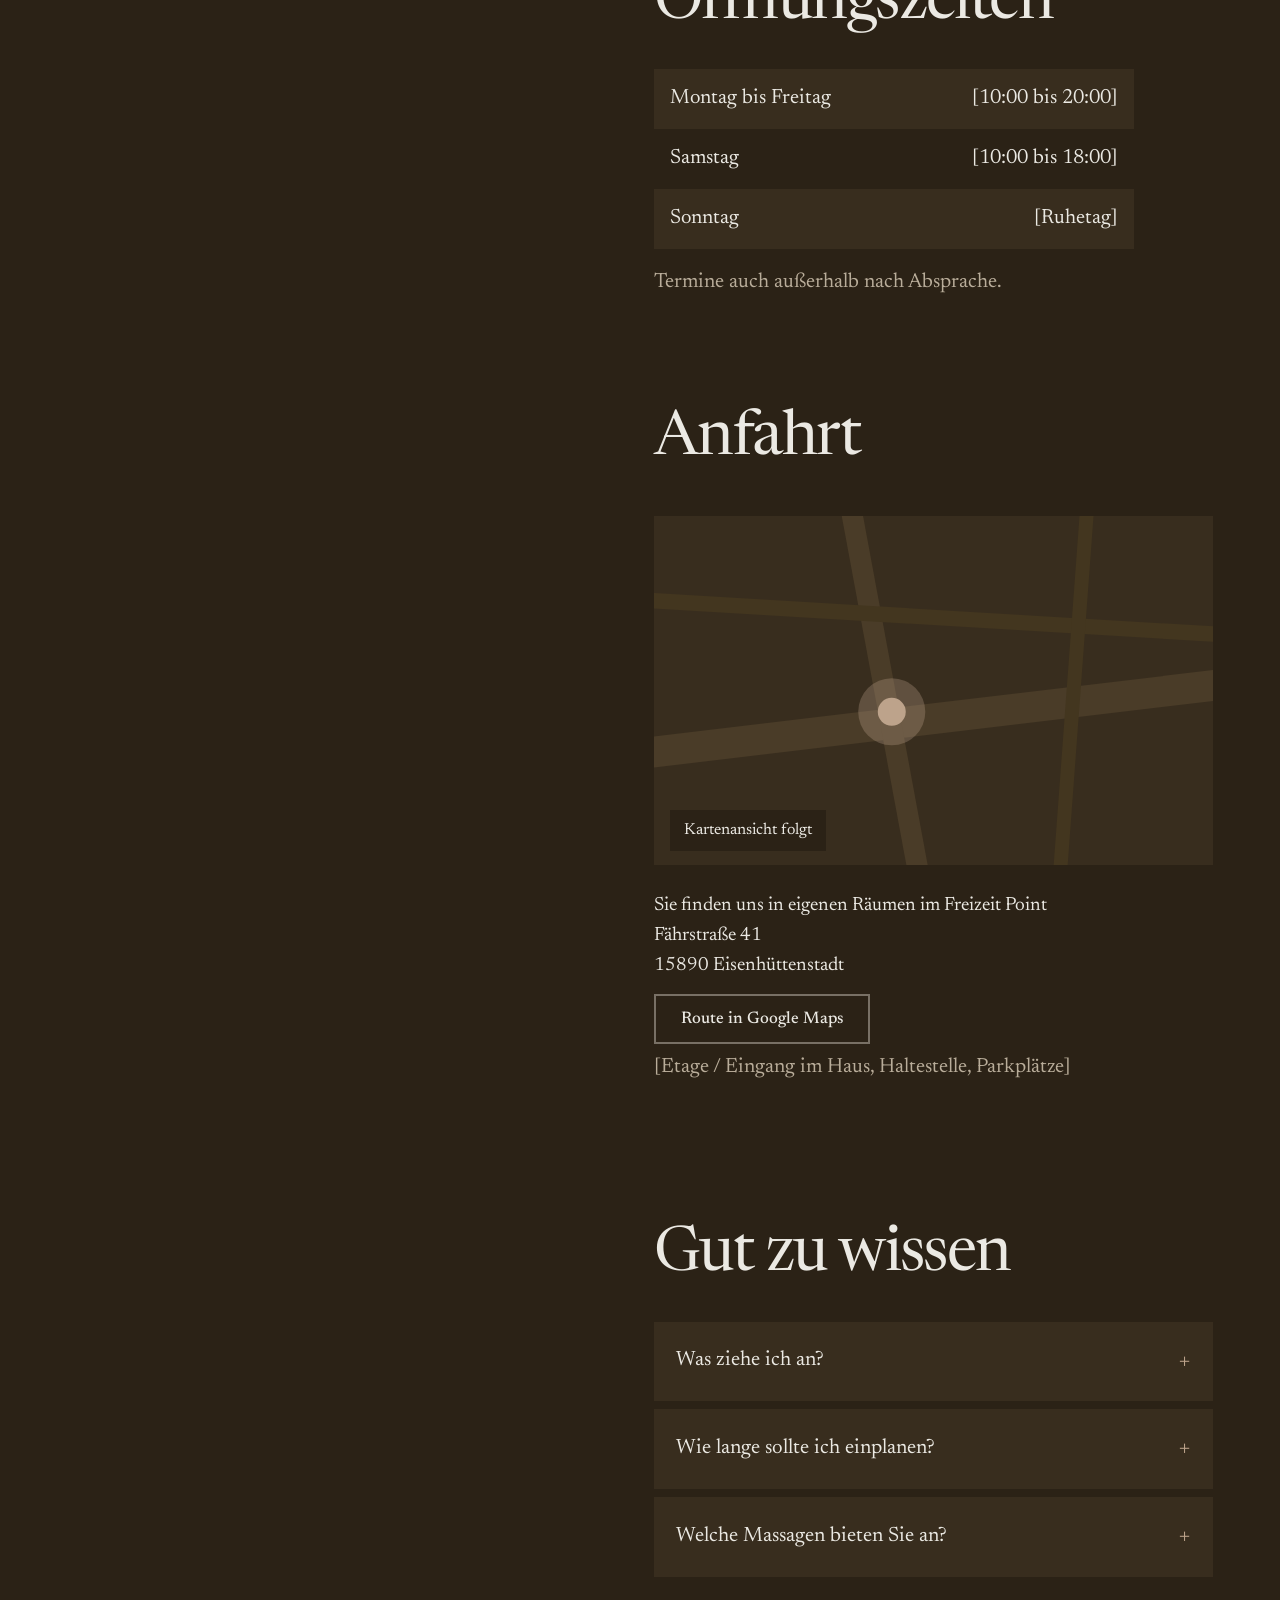
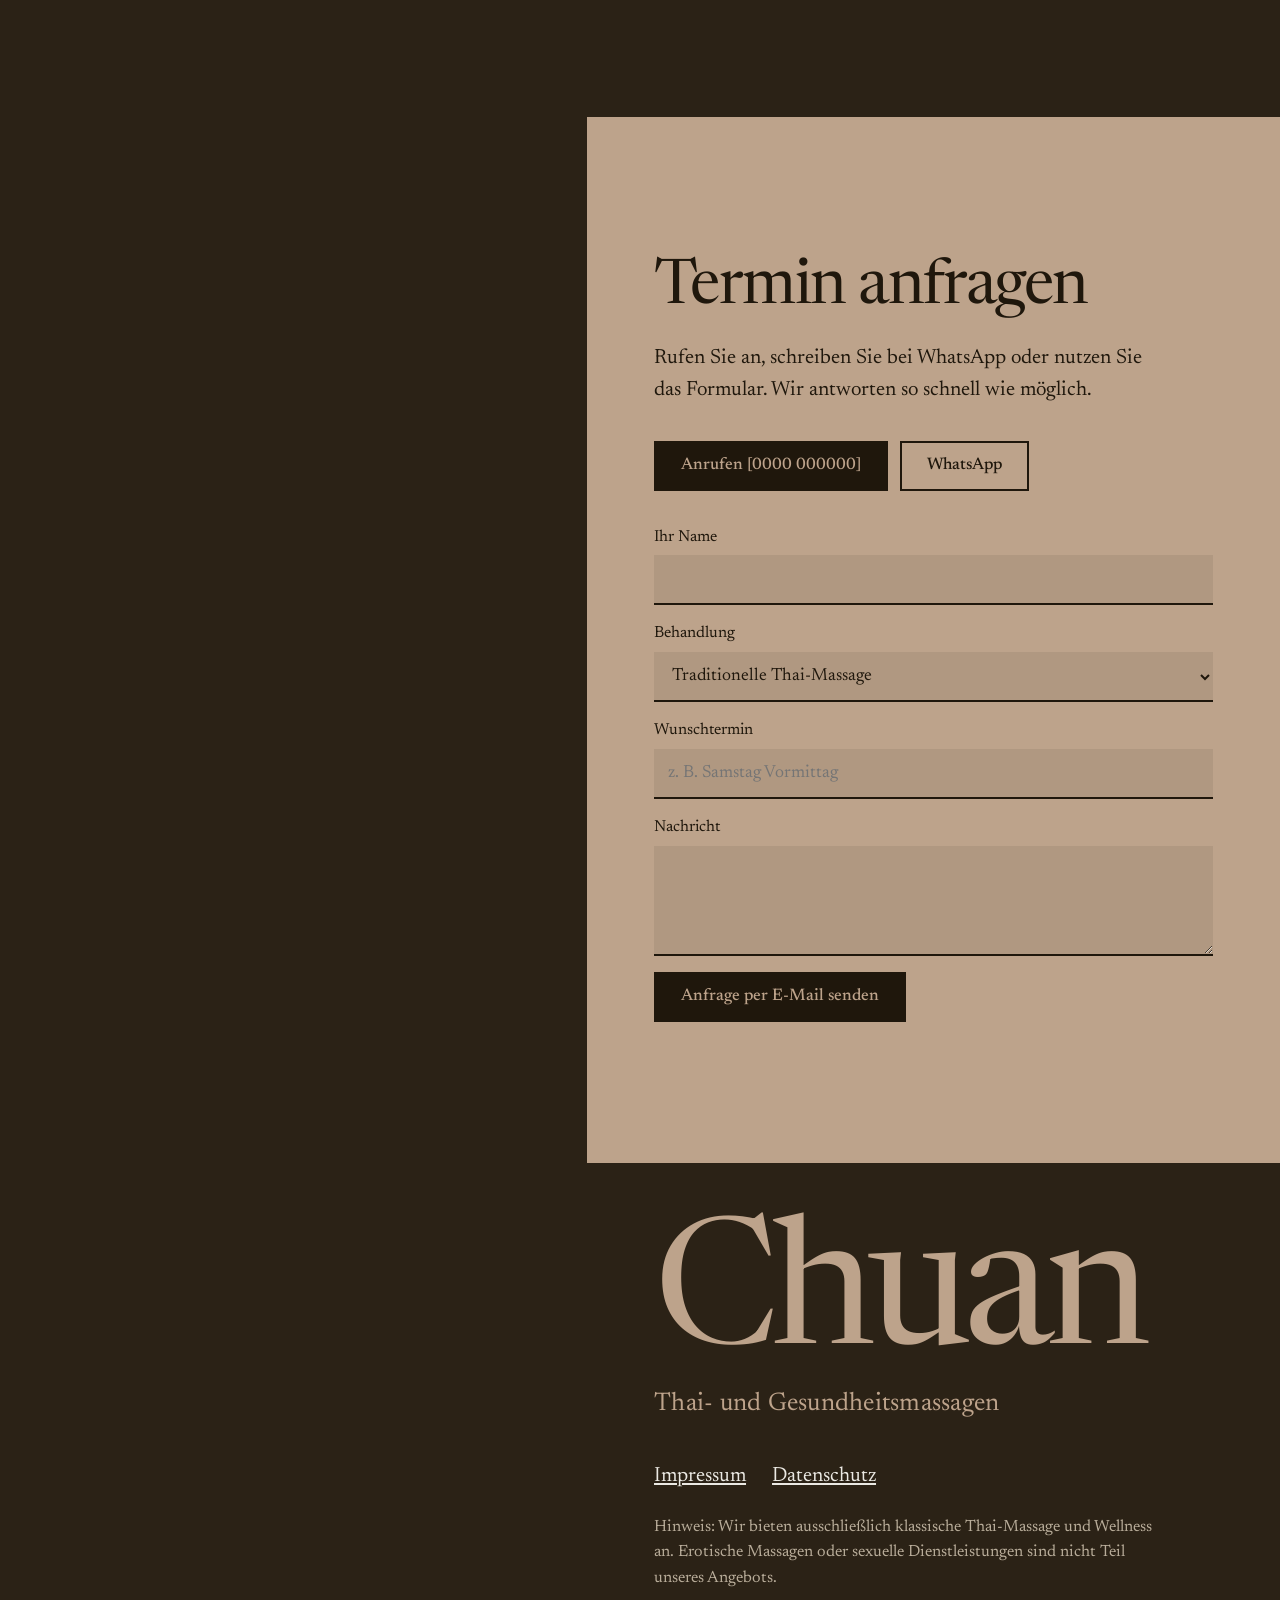
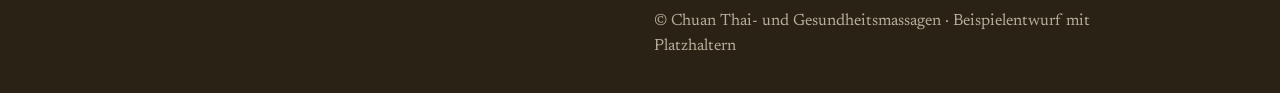
==== commit 7d13a93d: "Foto der Inhaberin Chuan in alle drei Beispiele eingebaut (4:5, object-fit cover) Zuschnitt ohne Ran" ====
--- a/beispiel-2/index.html
+++ b/beispiel-2/index.html
@@ -110,6 +110,9 @@
 .about p+p{margin-top:18px}
 .sign{margin-top:30px;font-style:italic;color:var(--muted)}
 .mfig img{width:100%;aspect-ratio:2/3;object-fit:cover}
+.chuan{margin:44px 0 0;max-width:340px;background:var(--surface);padding:10px;box-shadow:0 0 0 1px #bda38b66,0 28px 50px -30px #000b}
+.chuan img{display:block;width:100%;aspect-ratio:4/5;object-fit:cover;object-position:42% 22%}
+.chuan figcaption{padding:14px 4px 6px;font-style:italic;color:var(--tan-soft);font-size:1.1rem}
 .mfig{margin-top:36px}
 
 /* Galerie */
@@ -246,6 +249,7 @@
         <p data-r>[Name der Inhaberin] kommt aus Thailand und hat die traditionelle Thai-Massage [in Ort / bei Lehrer] gelernt. Heute gibt sie sie in Eisenhüttenstadt weiter, so wie sie zu Hause gegeben wird: ruhig, kräftig und aufmerksam.</p>
         <p data-r>[Platzhalter: Ein bis zwei Sätze zu Ausbildung, Erfahrung und der Idee hinter dem Laden.]</p>
         <p class="sign" data-r>[Name der Inhaberin], Inhaberin</p>
+        <figure class="chuan" data-r><img src="../bilder/chuan-640.webp" srcset="../bilder/chuan-640.webp 640w, ../bilder/chuan-1200.webp 1200w" sizes="(min-width:900px) 340px, 80vw" width="640" height="800" loading="lazy" alt="Chuan, Inhaberin"><figcaption>Chuan, Ihre Masseurin</figcaption></figure>
         <figure class="mfig" data-r><img src="bilder/opferschale.svg" width="1000" height="1500" loading="lazy" alt="Gezeichnete goldene Opferschale mit Ringelblumen"></figure>
       </section>
 
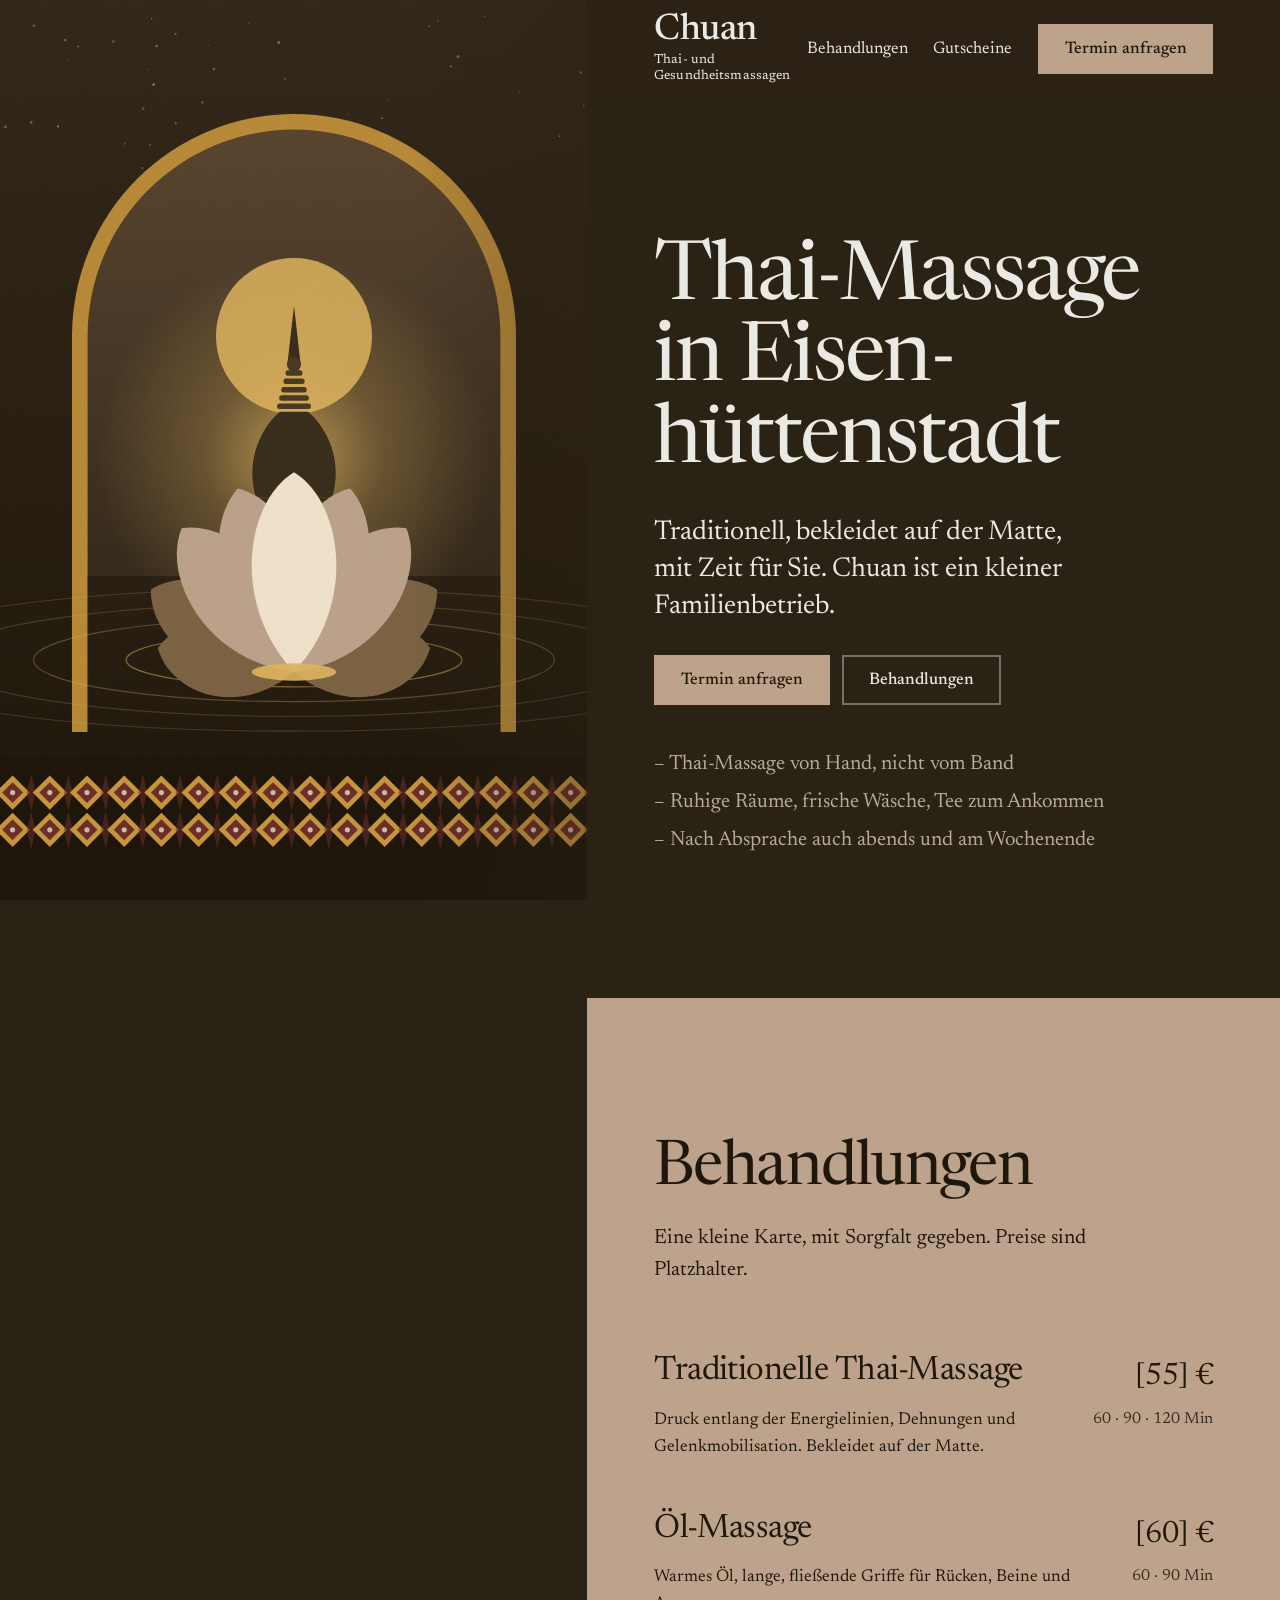
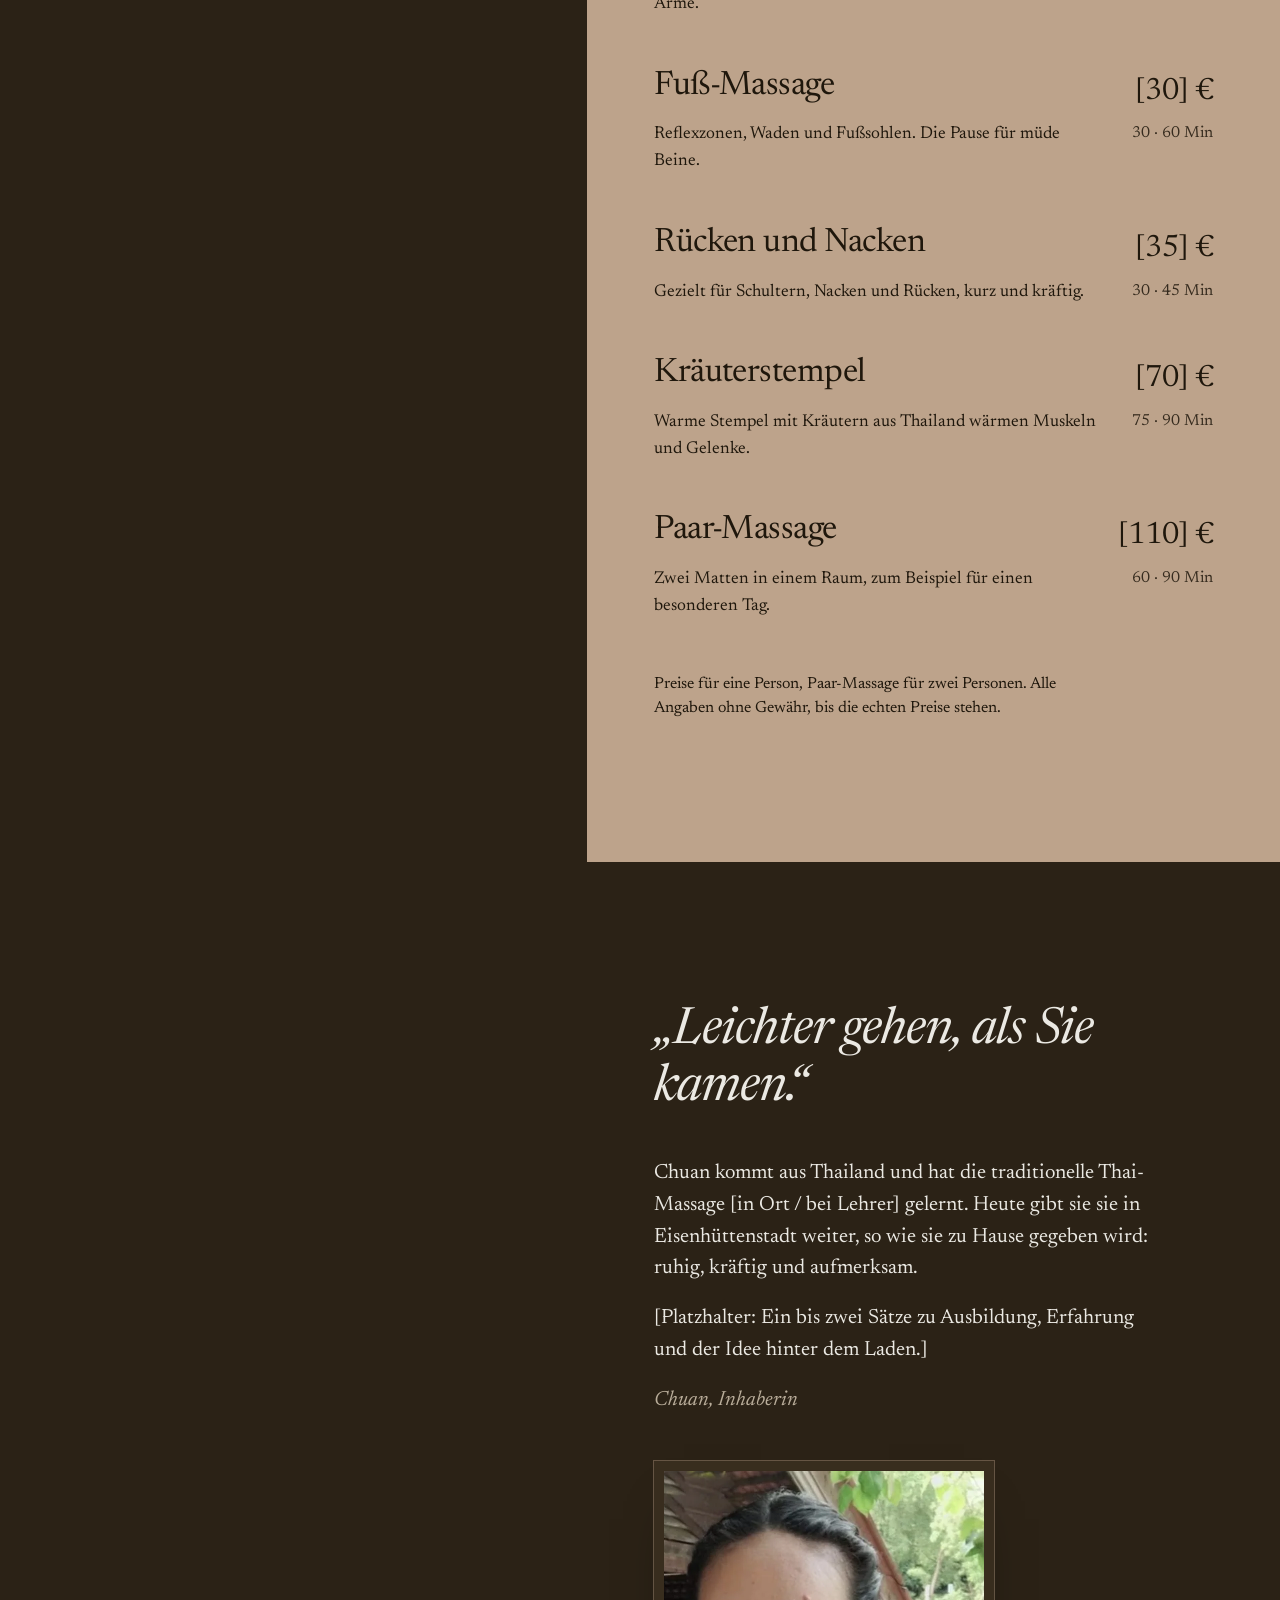
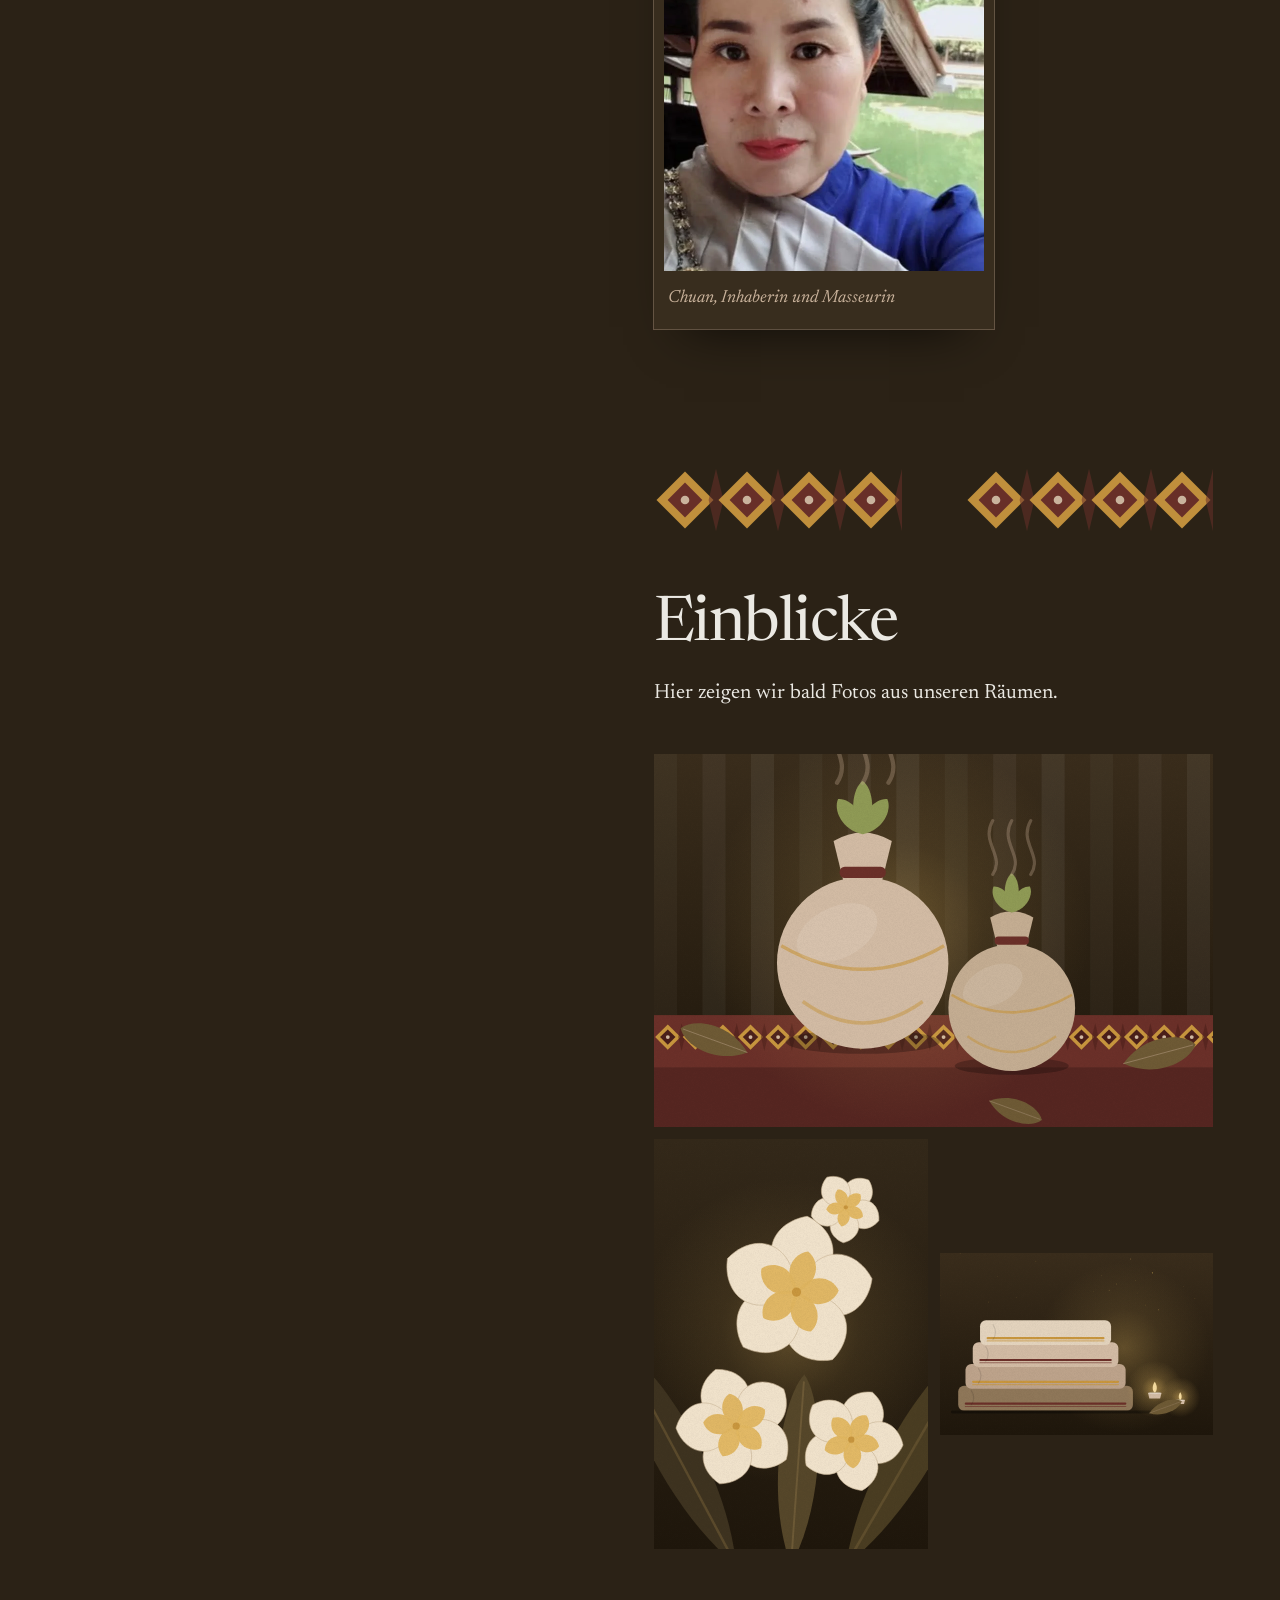
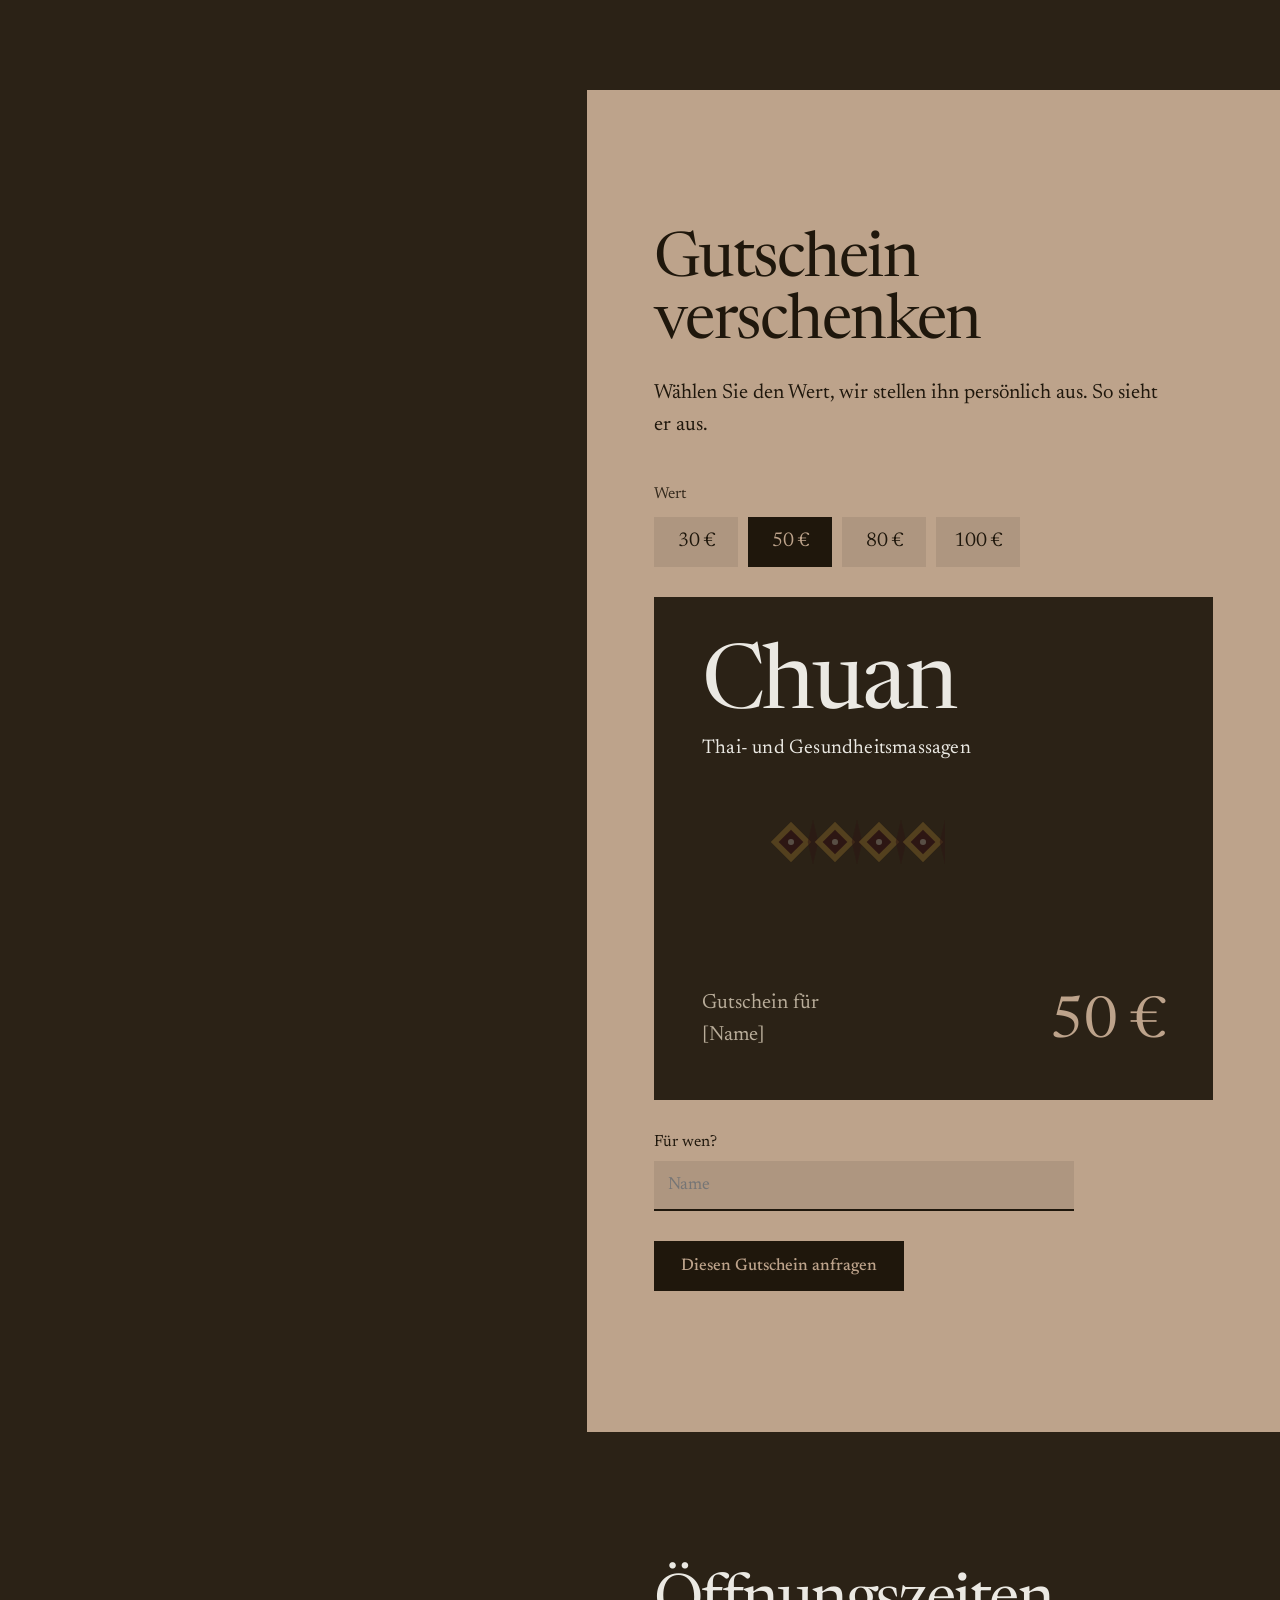
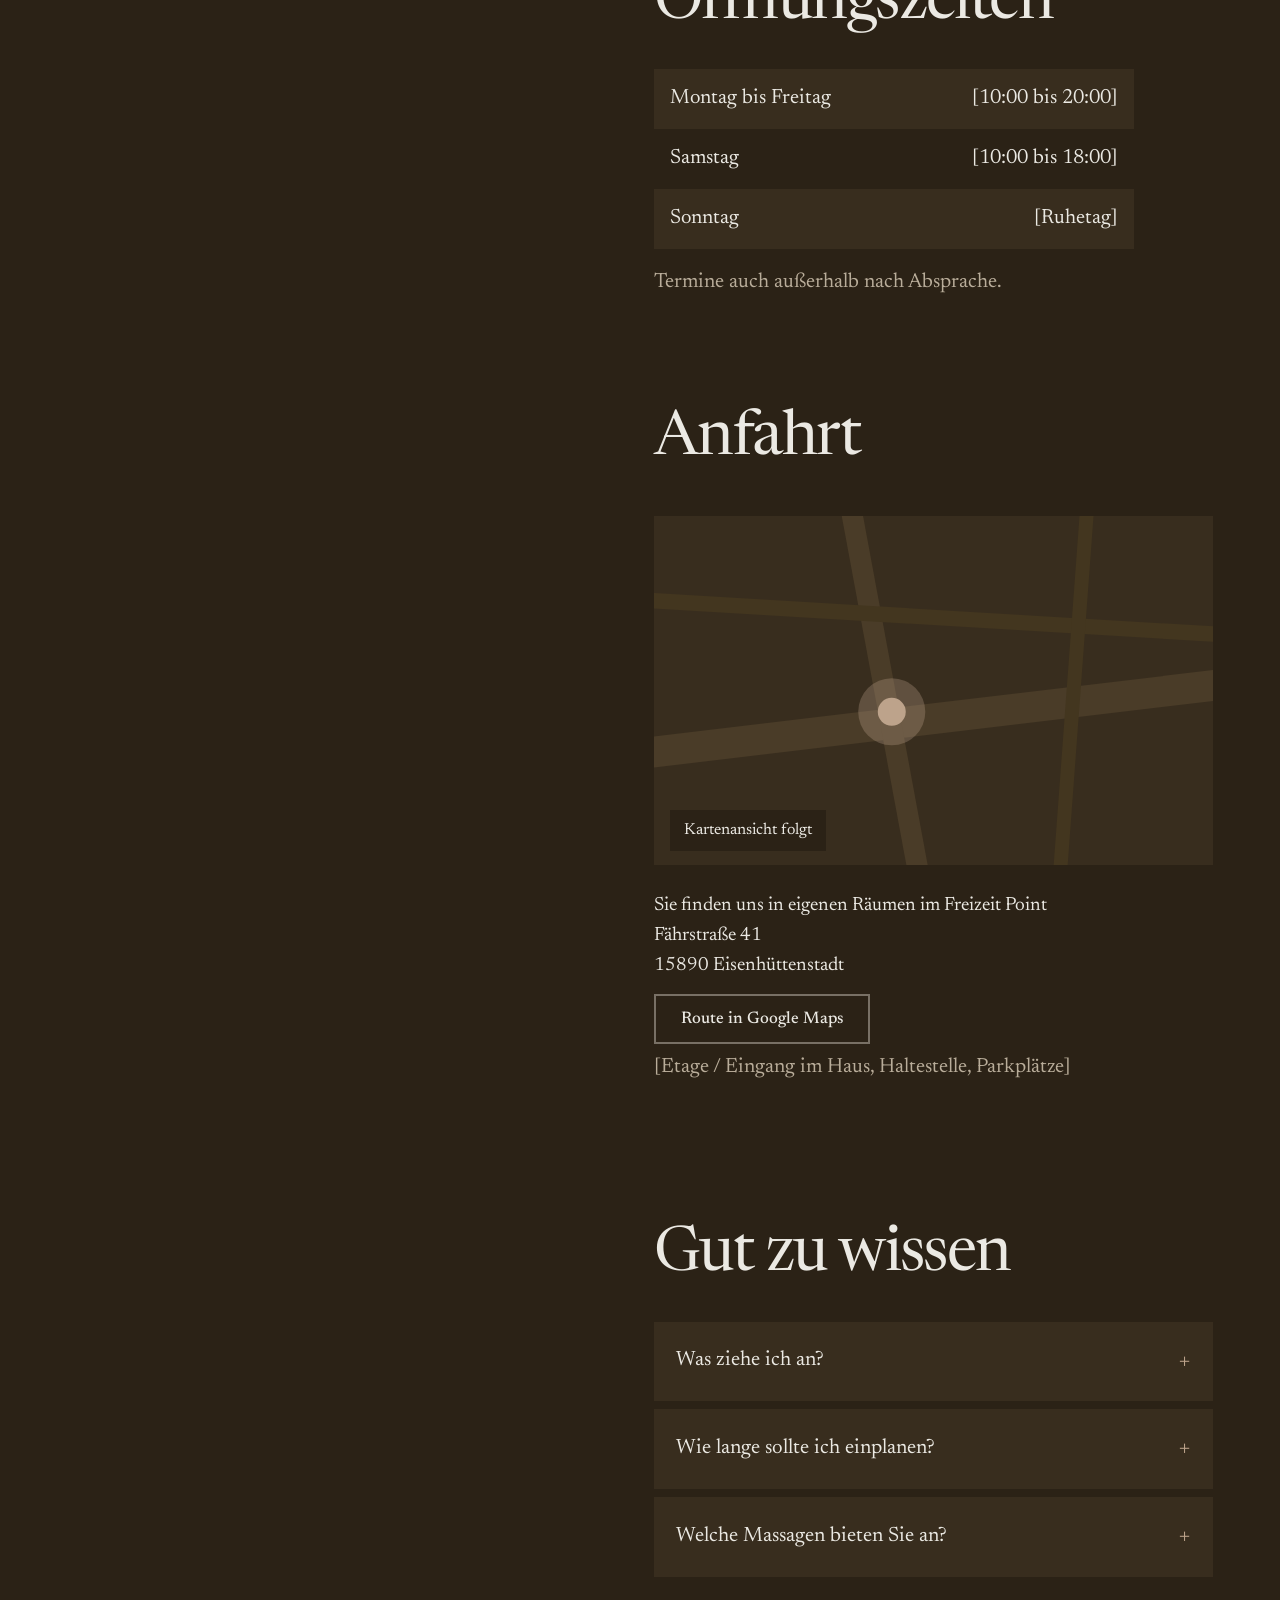
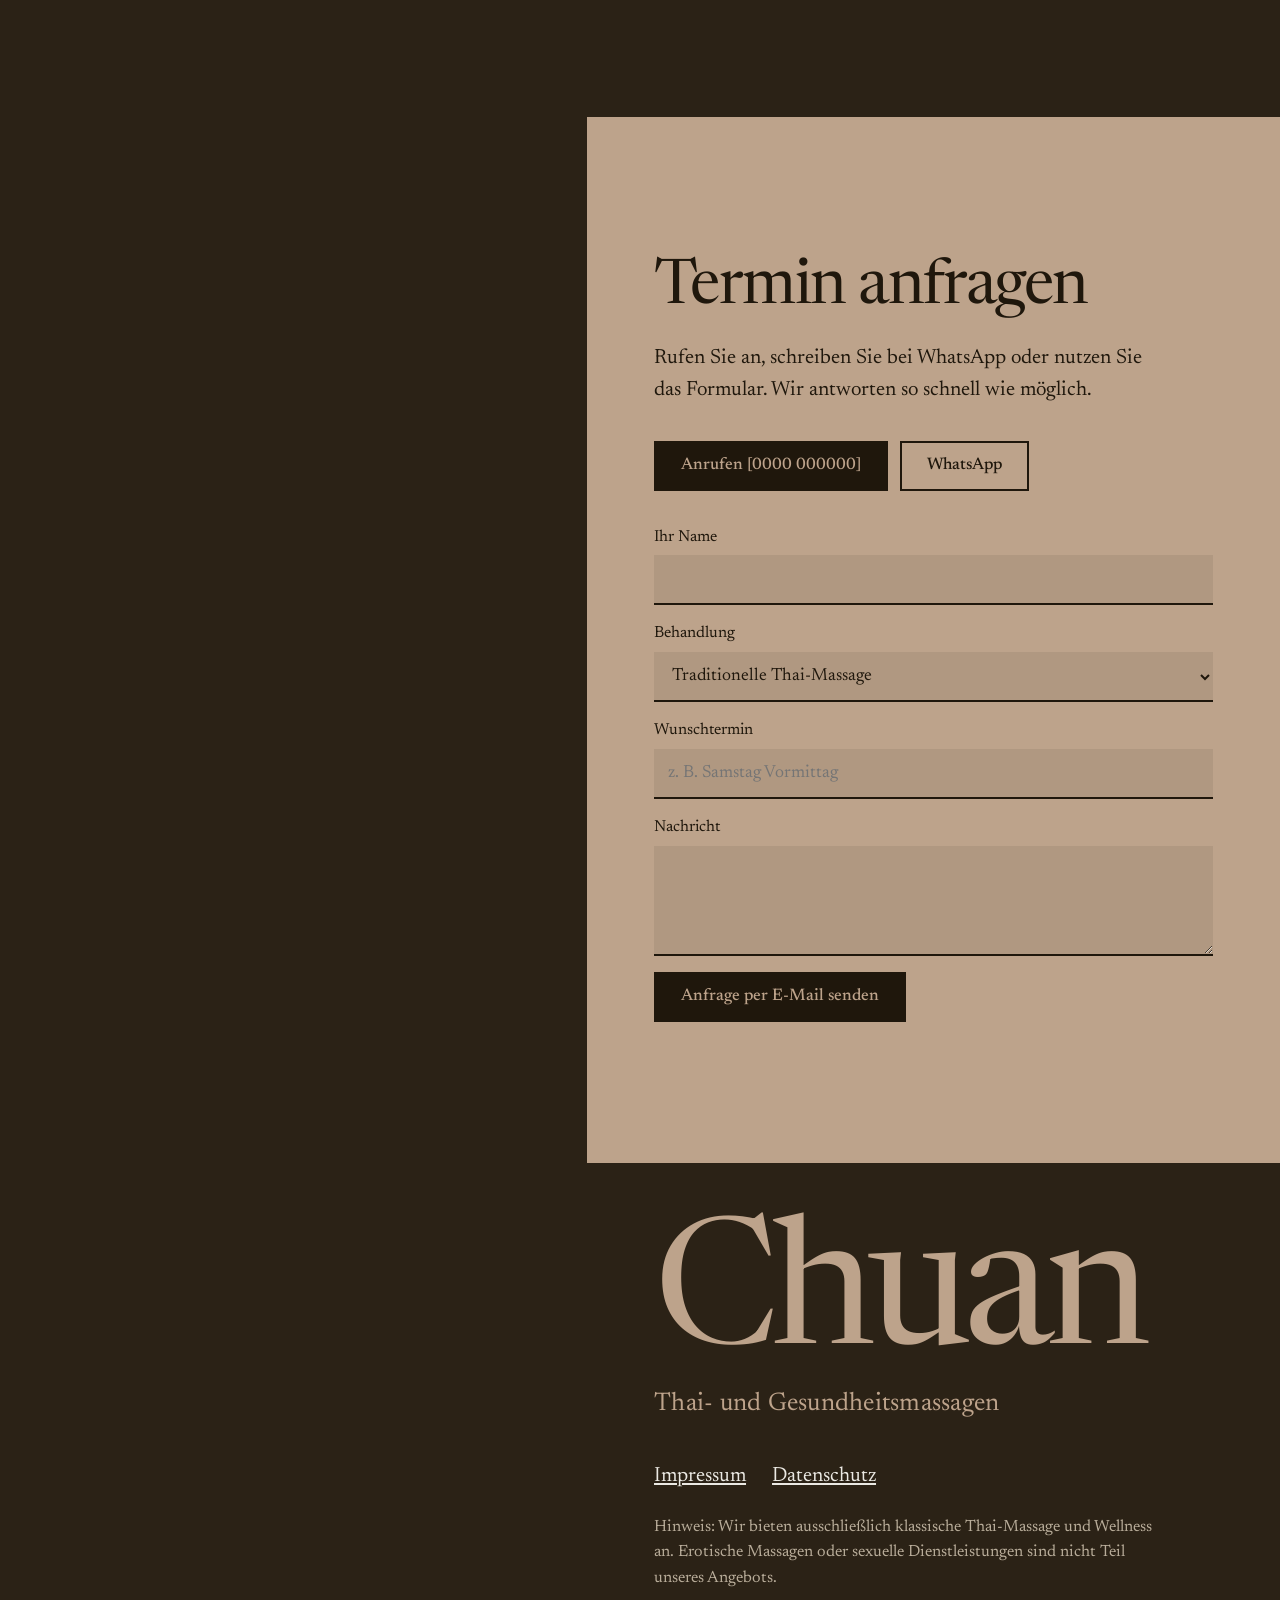
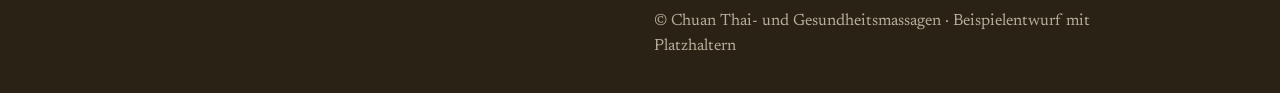
==== commit 9f645c6a: "Inhaberin Chuan namentlich genannt, Bildunterschrift Inhaberin und Masseurin" ====
--- a/beispiel-2/index.html
+++ b/beispiel-2/index.html
@@ -246,10 +246,10 @@
       <section class="about" id="ueber-uns" data-img="2" aria-labelledby="h-ueber">
         <h2 id="h-ueber" class="sr">Über uns</h2>
         <blockquote data-r>„Leichter gehen, als Sie kamen.“</blockquote>
-        <p data-r>[Name der Inhaberin] kommt aus Thailand und hat die traditionelle Thai-Massage [in Ort / bei Lehrer] gelernt. Heute gibt sie sie in Eisenhüttenstadt weiter, so wie sie zu Hause gegeben wird: ruhig, kräftig und aufmerksam.</p>
+        <p data-r>Chuan kommt aus Thailand und hat die traditionelle Thai-Massage [in Ort / bei Lehrer] gelernt. Heute gibt sie sie in Eisenhüttenstadt weiter, so wie sie zu Hause gegeben wird: ruhig, kräftig und aufmerksam.</p>
         <p data-r>[Platzhalter: Ein bis zwei Sätze zu Ausbildung, Erfahrung und der Idee hinter dem Laden.]</p>
-        <p class="sign" data-r>[Name der Inhaberin], Inhaberin</p>
-        <figure class="chuan" data-r><img src="../bilder/chuan-640.webp" srcset="../bilder/chuan-640.webp 640w, ../bilder/chuan-1200.webp 1200w" sizes="(min-width:900px) 340px, 80vw" width="640" height="800" loading="lazy" alt="Chuan, Inhaberin"><figcaption>Chuan, Ihre Masseurin</figcaption></figure>
+        <p class="sign" data-r>Chuan, Inhaberin</p>
+        <figure class="chuan" data-r><img src="../bilder/chuan-640.webp" srcset="../bilder/chuan-640.webp 640w, ../bilder/chuan-1200.webp 1200w" sizes="(min-width:900px) 340px, 80vw" width="640" height="800" loading="lazy" alt="Chuan, Inhaberin"><figcaption>Chuan, Inhaberin und Masseurin</figcaption></figure>
         <figure class="mfig" data-r><img src="bilder/opferschale.svg" width="1000" height="1500" loading="lazy" alt="Gezeichnete goldene Opferschale mit Ringelblumen"></figure>
       </section>
 
